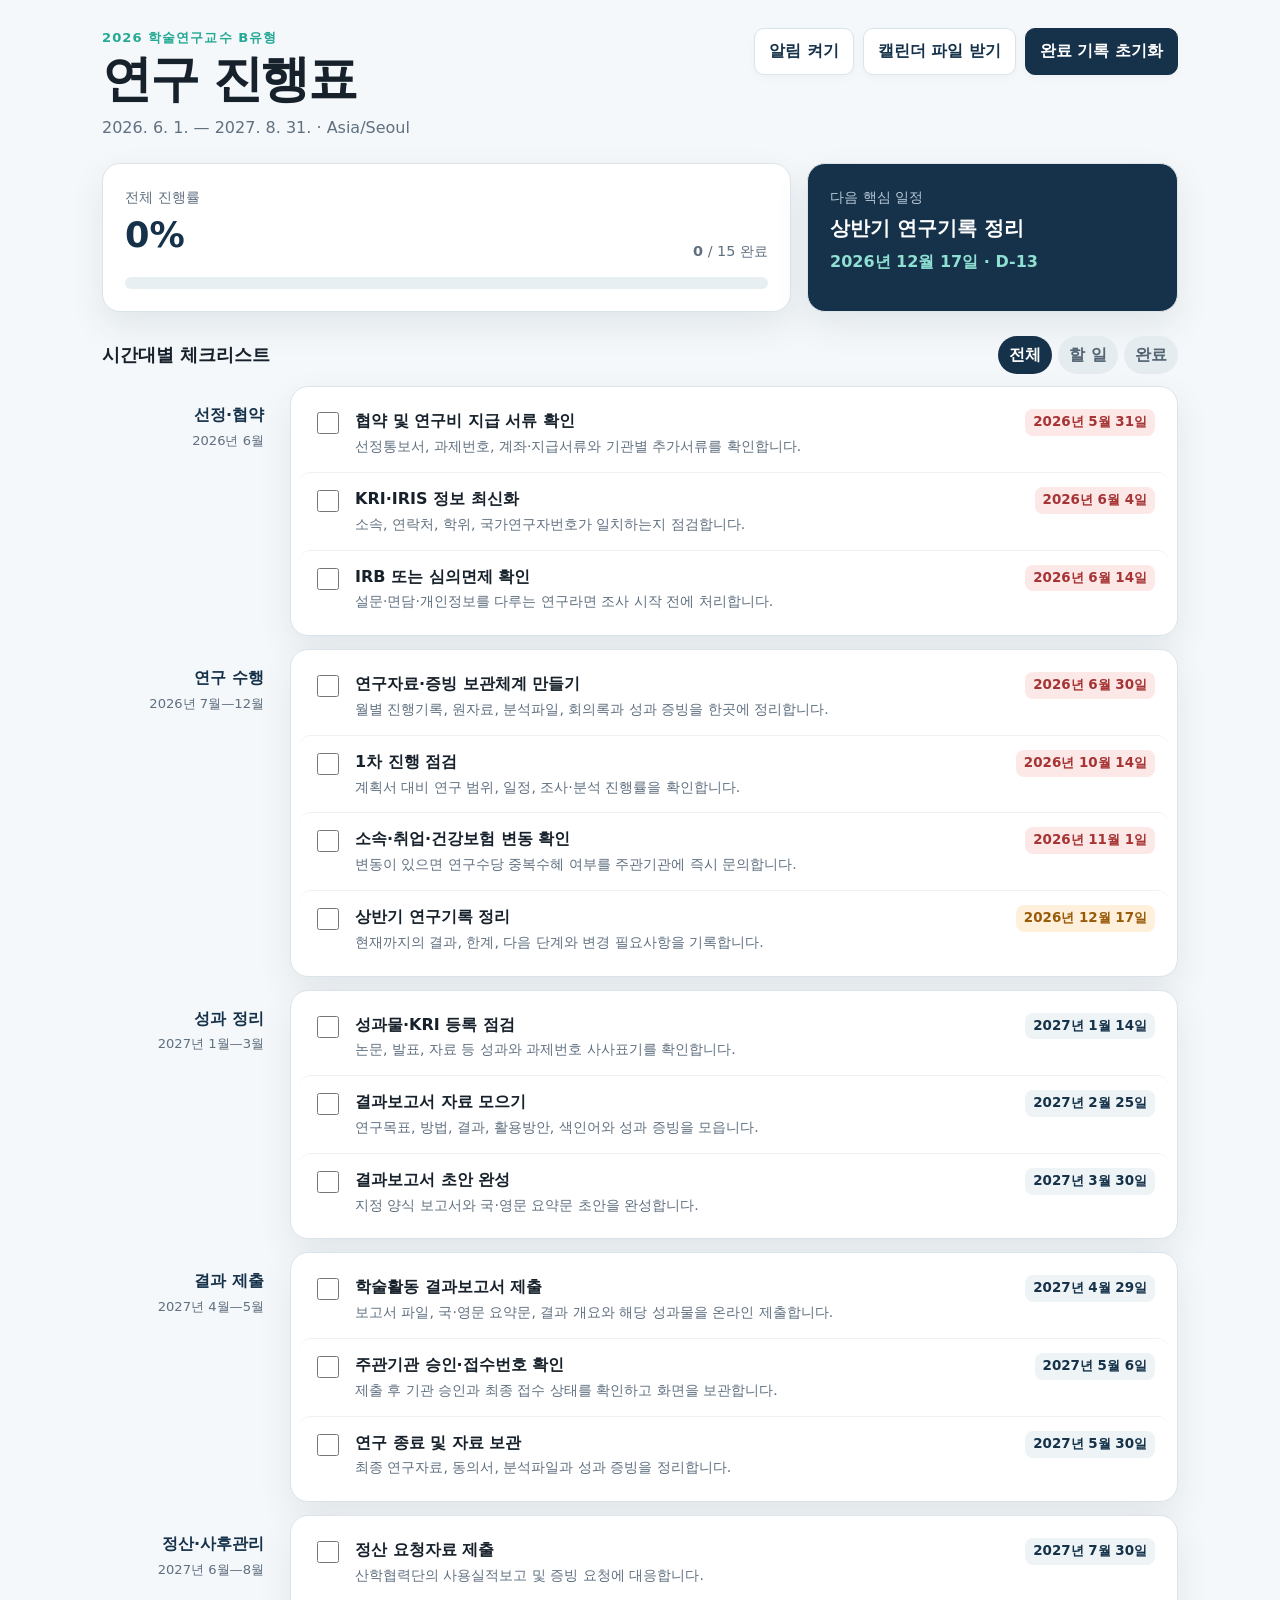
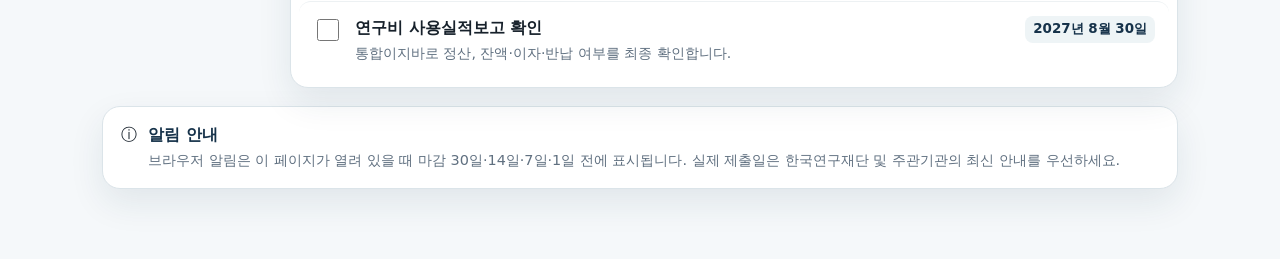
==== index.html @ 54b3fd02 "Add research checklist app" ====
<!doctype html>
<html lang="ko">
<head>
  <meta charset="utf-8">
  <meta name="viewport" content="width=device-width,initial-scale=1">
  <title>학술연구교수 B 연구 진행표</title>
  <meta name="description" content="2026년 학술연구교수 B유형 연구 일정과 제출물 체크리스트">
  <link rel="icon" type="image/svg+xml" href="data:image/svg+xml,%3Csvg xmlns='http://www.w3.org/2000/svg' viewBox='0 0 64 64'%3E%3Crect width='64' height='64' rx='16' fill='%231b3a57'/%3E%3Cpath d='M18 19h28v30H18z' fill='%23fff'/%3E%3Cpath d='m23 33 6 6 13-15' fill='none' stroke='%232db9a3' stroke-width='5' stroke-linecap='round' stroke-linejoin='round'/%3E%3C/svg%3E">
  <style>
    :root{--navy:#16324a;--ink:#17212b;--muted:#607080;--paper:#f5f8fa;--white:#fff;--mint:#25a995;--mint2:#dff5ef;--amber:#eea43b;--red:#d85858;--line:#dbe4e9;--shadow:0 14px 35px rgba(20,50,75,.09)}
    *{box-sizing:border-box} body{margin:0;background:var(--paper);color:var(--ink);font-family:Pretendard,"Noto Sans KR",system-ui,sans-serif;font-size:16px;line-height:1.55}
    button{font:inherit} .wrap{max-width:1120px;margin:auto;padding:28px 22px 70px}.top{display:flex;justify-content:space-between;align-items:flex-start;gap:20px;margin-bottom:22px}.eyebrow{font-size:.82rem;font-weight:800;color:var(--mint);letter-spacing:.08em}h1{font-size:clamp(1.8rem,4vw,3.1rem);line-height:1.12;margin:.25rem 0 .5rem;letter-spacing:-.045em}.sub{color:var(--muted);margin:0}.controls{display:flex;flex-wrap:wrap;gap:9px;justify-content:flex-end}.btn{border:1px solid var(--line);background:var(--white);color:var(--navy);padding:10px 14px;border-radius:10px;font-weight:750;cursor:pointer;box-shadow:0 3px 8px rgba(0,0,0,.03)}.btn.primary{background:var(--navy);color:#fff;border-color:var(--navy)}.btn:hover{transform:translateY(-1px)}
    .dashboard{display:grid;grid-template-columns:1.3fr .7fr;gap:16px;margin-bottom:18px}.card{background:var(--white);border:1px solid var(--line);border-radius:18px;box-shadow:var(--shadow)}.status{padding:22px}.status-row{display:flex;justify-content:space-between;align-items:flex-end;gap:16px}.label{color:var(--muted);font-size:.9rem}.big{font-size:2.2rem;font-weight:850;color:var(--navy)}.bar{height:12px;background:#e8eff2;border-radius:99px;overflow:hidden;margin-top:14px}.bar>i{display:block;height:100%;background:linear-gradient(90deg,var(--mint),#53c9b8);width:0;transition:.3s}.next{padding:22px;background:var(--navy);color:#fff}.next .label{color:#b8c8d6}.next strong{display:block;font-size:1.22rem;margin:6px 0}.next time{color:#8fe0d2;font-weight:750}
    .toolbar{display:flex;justify-content:space-between;align-items:center;gap:12px;margin:24px 0 12px}.toolbar h2{font-size:1.15rem;margin:0}.filters{display:flex;gap:6px;flex-wrap:wrap}.filter{border:0;background:#e5ecef;color:#536473;padding:7px 11px;border-radius:999px;font-weight:700;cursor:pointer}.filter.active{background:var(--navy);color:#fff}
    .timeline{position:relative}.phase{display:grid;grid-template-columns:170px 1fr;gap:18px;margin-bottom:13px}.phase-meta{padding:17px 8px 0 0;text-align:right}.phase-meta h3{font-size:1rem;margin:0;color:var(--navy)}.phase-meta span{font-size:.82rem;color:var(--muted)}.items{padding:8px}.item{display:grid;grid-template-columns:auto 1fr auto;gap:13px;align-items:start;padding:14px;border-radius:12px}.item:hover{background:#f7fafb}.item+.item{border-top:1px solid #edf1f3}.check{width:22px;height:22px;accent-color:var(--mint);margin-top:3px}.item-title{font-weight:780}.item-desc{font-size:.88rem;color:var(--muted);margin-top:2px}.due{font-size:.84rem;font-weight:750;color:var(--navy);white-space:nowrap;padding:3px 8px;border-radius:8px;background:#eef4f6}.due.urgent{background:#fff0dc;color:#995b09}.due.overdue{background:#fde8e8;color:#a63434}.item.done .item-title{text-decoration:line-through;color:#84919b}.item.done .item-desc{opacity:.65}.empty{padding:40px;text-align:center;color:var(--muted);display:none}
    .notice{margin-top:18px;padding:16px 18px;display:flex;gap:11px;align-items:flex-start}.notice b{color:var(--navy)}.notice p{margin:2px 0 0;color:var(--muted);font-size:.9rem}
    @media(max-width:760px){.top{display:block}.controls{justify-content:flex-start;margin-top:16px}.dashboard{grid-template-columns:1fr}.phase{grid-template-columns:1fr}.phase-meta{text-align:left;padding:18px 12px 0}.item{grid-template-columns:auto 1fr}.due{grid-column:2;justify-self:start}.wrap{padding:20px 14px 50px}}
  </style>
</head>
<body><main class="wrap">
  <header class="top"><div><div class="eyebrow">2026 학술연구교수 B유형</div><h1>연구 진행표</h1><p class="sub">2026. 6. 1. — 2027. 8. 31. · Asia/Seoul</p></div><div class="controls"><button class="btn" id="notify">알림 켜기</button><button class="btn" id="ics">캘린더 파일 받기</button><button class="btn primary" id="reset">완료 기록 초기화</button></div></header>
  <section class="dashboard"><div class="card status"><div class="status-row"><div><div class="label">전체 진행률</div><div class="big"><span id="pct">0</span>%</div></div><div class="label"><b id="done">0</b> / <span id="total">0</span> 완료</div></div><div class="bar"><i id="fill"></i></div></div><div class="card next"><div class="label">다음 핵심 일정</div><strong id="nextTitle">일정 확인 중</strong><time id="nextDate"></time></div></section>
  <div class="toolbar"><h2>시간대별 체크리스트</h2><div class="filters"><button class="filter active" data-filter="all">전체</button><button class="filter" data-filter="pending">할 일</button><button class="filter" data-filter="done">완료</button></div></div>
  <section class="timeline" id="timeline"></section><div class="card empty" id="empty">해당하는 항목이 없습니다.</div>
  <aside class="card notice"><span>ⓘ</span><div><b>알림 안내</b><p>브라우저 알림은 이 페이지가 열려 있을 때 마감 30일·14일·7일·1일 전에 표시됩니다. 실제 제출일은 한국연구재단 및 주관기관의 최신 안내를 우선하세요.</p></div></aside>
</main>
<script>
const phases=[
 {title:'선정·협약',range:'2026년 6월',items:[
  {id:'a1',title:'협약 및 연구비 지급 서류 확인',desc:'선정통보서, 과제번호, 계좌·지급서류와 기관별 추가서류를 확인합니다.',date:'2026-06-01'},
  {id:'a2',title:'KRI·IRIS 정보 최신화',desc:'소속, 연락처, 학위, 국가연구자번호가 일치하는지 점검합니다.',date:'2026-06-05'},
  {id:'a3',title:'IRB 또는 심의면제 확인',desc:'설문·면담·개인정보를 다루는 연구라면 조사 시작 전에 처리합니다.',date:'2026-06-15'}]},
 {title:'연구 수행',range:'2026년 7월—12월',items:[
  {id:'b1',title:'연구자료·증빙 보관체계 만들기',desc:'월별 진행기록, 원자료, 분석파일, 회의록과 성과 증빙을 한곳에 정리합니다.',date:'2026-07-01'},
  {id:'b2',title:'1차 진행 점검',desc:'계획서 대비 연구 범위, 일정, 조사·분석 진행률을 확인합니다.',date:'2026-10-15',key:true},
  {id:'b3',title:'소속·취업·건강보험 변동 확인',desc:'변동이 있으면 연구수당 중복수혜 여부를 주관기관에 즉시 문의합니다.',date:'2026-11-02'},
  {id:'b4',title:'상반기 연구기록 정리',desc:'현재까지의 결과, 한계, 다음 단계와 변경 필요사항을 기록합니다.',date:'2026-12-18'}]},
 {title:'성과 정리',range:'2027년 1월—3월',items:[
  {id:'c1',title:'성과물·KRI 등록 점검',desc:'논문, 발표, 자료 등 성과와 과제번호 사사표기를 확인합니다.',date:'2027-01-15',key:true},
  {id:'c2',title:'결과보고서 자료 모으기',desc:'연구목표, 방법, 결과, 활용방안, 색인어와 성과 증빙을 모읍니다.',date:'2027-02-26'},
  {id:'c3',title:'결과보고서 초안 완성',desc:'지정 양식 보고서와 국·영문 요약문 초안을 완성합니다.',date:'2027-03-31',key:true}]},
 {title:'결과 제출',range:'2027년 4월—5월',items:[
  {id:'d1',title:'학술활동 결과보고서 제출',desc:'보고서 파일, 국·영문 요약문, 결과 개요와 해당 성과물을 온라인 제출합니다.',date:'2027-04-30',key:true},
  {id:'d2',title:'주관기관 승인·접수번호 확인',desc:'제출 후 기관 승인과 최종 접수 상태를 확인하고 화면을 보관합니다.',date:'2027-05-07'},
  {id:'d3',title:'연구 종료 및 자료 보관',desc:'최종 연구자료, 동의서, 분석파일과 성과 증빙을 정리합니다.',date:'2027-05-31',key:true}]},
 {title:'정산·사후관리',range:'2027년 6월—8월',items:[
  {id:'e1',title:'정산 요청자료 제출',desc:'산학협력단의 사용실적보고 및 증빙 요청에 대응합니다.',date:'2027-07-31'},
  {id:'e2',title:'연구비 사용실적보고 확인',desc:'통합이지바로 정산, 잔액·이자·반납 여부를 최종 확인합니다.',date:'2027-08-31',key:true}]}
];
const flat=phases.flatMap(p=>p.items), storeKey='nrf-b-2026-checks'; let state=JSON.parse(localStorage.getItem(storeKey)||'{}'), filter='all';
const fmt=d=>new Intl.DateTimeFormat('ko-KR',{year:'numeric',month:'short',day:'numeric'}).format(new Date(d+'T00:00:00+09:00'));
function dayDiff(d){return Math.ceil((new Date(d+'T23:59:59+09:00')-new Date())/86400000)}
function render(){const root=document.querySelector('#timeline');root.innerHTML='';let shown=0;phases.forEach(p=>{const its=p.items.filter(i=>filter==='all'||(filter==='done'&&state[i.id])||(filter==='pending'&&!state[i.id]));if(!its.length)return;shown+=its.length;const s=document.createElement('article');s.className='phase';s.innerHTML=`<div class="phase-meta"><h3>${p.title}</h3><span>${p.range}</span></div><div class="card items">${its.map(i=>{const dd=dayDiff(i.date);const cls=dd<0?'overdue':dd<=30?'urgent':'';return `<label class="item ${state[i.id]?'done':''}"><input class="check" type="checkbox" data-id="${i.id}" ${state[i.id]?'checked':''}><span><div class="item-title">${i.title}</div><div class="item-desc">${i.desc}</div></span><time class="due ${cls}">${fmt(i.date)}</time></label>`}).join('')}</div>`;root.appendChild(s)});document.querySelector('#empty').style.display=shown?'none':'block';root.querySelectorAll('.check').forEach(c=>c.onchange=()=>{state[c.dataset.id]=c.checked;localStorage.setItem(storeKey,JSON.stringify(state));render()});const done=flat.filter(i=>state[i.id]).length,pct=Math.round(done/flat.length*100);document.querySelector('#done').textContent=done;document.querySelector('#total').textContent=flat.length;document.querySelector('#pct').textContent=pct;document.querySelector('#fill').style.width=pct+'%';const next=flat.filter(i=>!state[i.id]&&dayDiff(i.date)>=0).sort((a,b)=>a.date.localeCompare(b.date))[0];document.querySelector('#nextTitle').textContent=next?next.title:'예정된 할 일을 모두 마쳤습니다';document.querySelector('#nextDate').textContent=next?`${fmt(next.date)} · D-${dayDiff(next.date)}`:'';
document.querySelectorAll('.filter').forEach(b=>b.classList.toggle('active',b.dataset.filter===filter));}
document.querySelectorAll('.filter').forEach(b=>b.onclick=()=>{filter=b.dataset.filter;render()});
document.querySelector('#reset').onclick=()=>{if(confirm('완료 기록을 모두 초기화할까요?')){state={};localStorage.removeItem(storeKey);render()}};
document.querySelector('#notify').onclick=async()=>{if(!('Notification'in window))return alert('이 브라우저는 알림을 지원하지 않습니다.');const p=await Notification.requestPermission();if(p==='granted'){new Notification('연구 진행표 알림이 켜졌습니다',{body:'마감이 가까워지면 이 페이지를 열었을 때 알려드릴게요.'});localStorage.setItem('nrf-notify','1')}else alert('브라우저에서 알림이 허용되지 않았습니다.')};
function checkAlerts(){if(Notification.permission!=='granted'||localStorage.getItem('nrf-notify')!=='1')return;const today=new Date().toISOString().slice(0,10);flat.forEach(i=>{const d=dayDiff(i.date),k=`alert-${i.id}-${d}`;if([30,14,7,1,0].includes(d)&&!localStorage.getItem(k)&&!state[i.id]){new Notification(`연구 일정 D-${d}: ${i.title}`,{body:`마감 ${fmt(i.date)} · 진행표에서 준비 상태를 확인하세요.`});localStorage.setItem(k,today)}})}
function esc(s){return s.replace(/,/g,'\\,').replace(/;/g,'\\;')};function icsDate(d){return d.replaceAll('-','')};
document.querySelector('#ics').onclick=()=>{const events=flat.filter(i=>i.key).map(i=>`BEGIN:VEVENT\r\nUID:${i.id}@nrf-checklist\r\nDTSTART;VALUE=DATE:${icsDate(i.date)}\r\nDTEND;VALUE=DATE:${icsDate(new Date(new Date(i.date+'T00:00:00+09:00').getTime()+86400000).toISOString().slice(0,10))}\r\nSUMMARY:${esc('[학술연구교수 B] '+i.title)}\r\nDESCRIPTION:${esc(i.desc)}\r\nBEGIN:VALARM\r\nTRIGGER:-P7D\r\nACTION:DISPLAY\r\nDESCRIPTION:일주일 전 알림\r\nEND:VALARM\r\nEND:VEVENT`).join('\r\n');const blob=new Blob([`BEGIN:VCALENDAR\r\nVERSION:2.0\r\nPRODID:-//NRF Checklist//KO\r\nCALSCALE:GREGORIAN\r\n${events}\r\nEND:VCALENDAR`],{type:'text/calendar'});const a=document.createElement('a');a.href=URL.createObjectURL(blob);a.download='학술연구교수B_핵심일정.ics';a.click();URL.revokeObjectURL(a.href)};
render();checkAlerts();
</script></body></html>
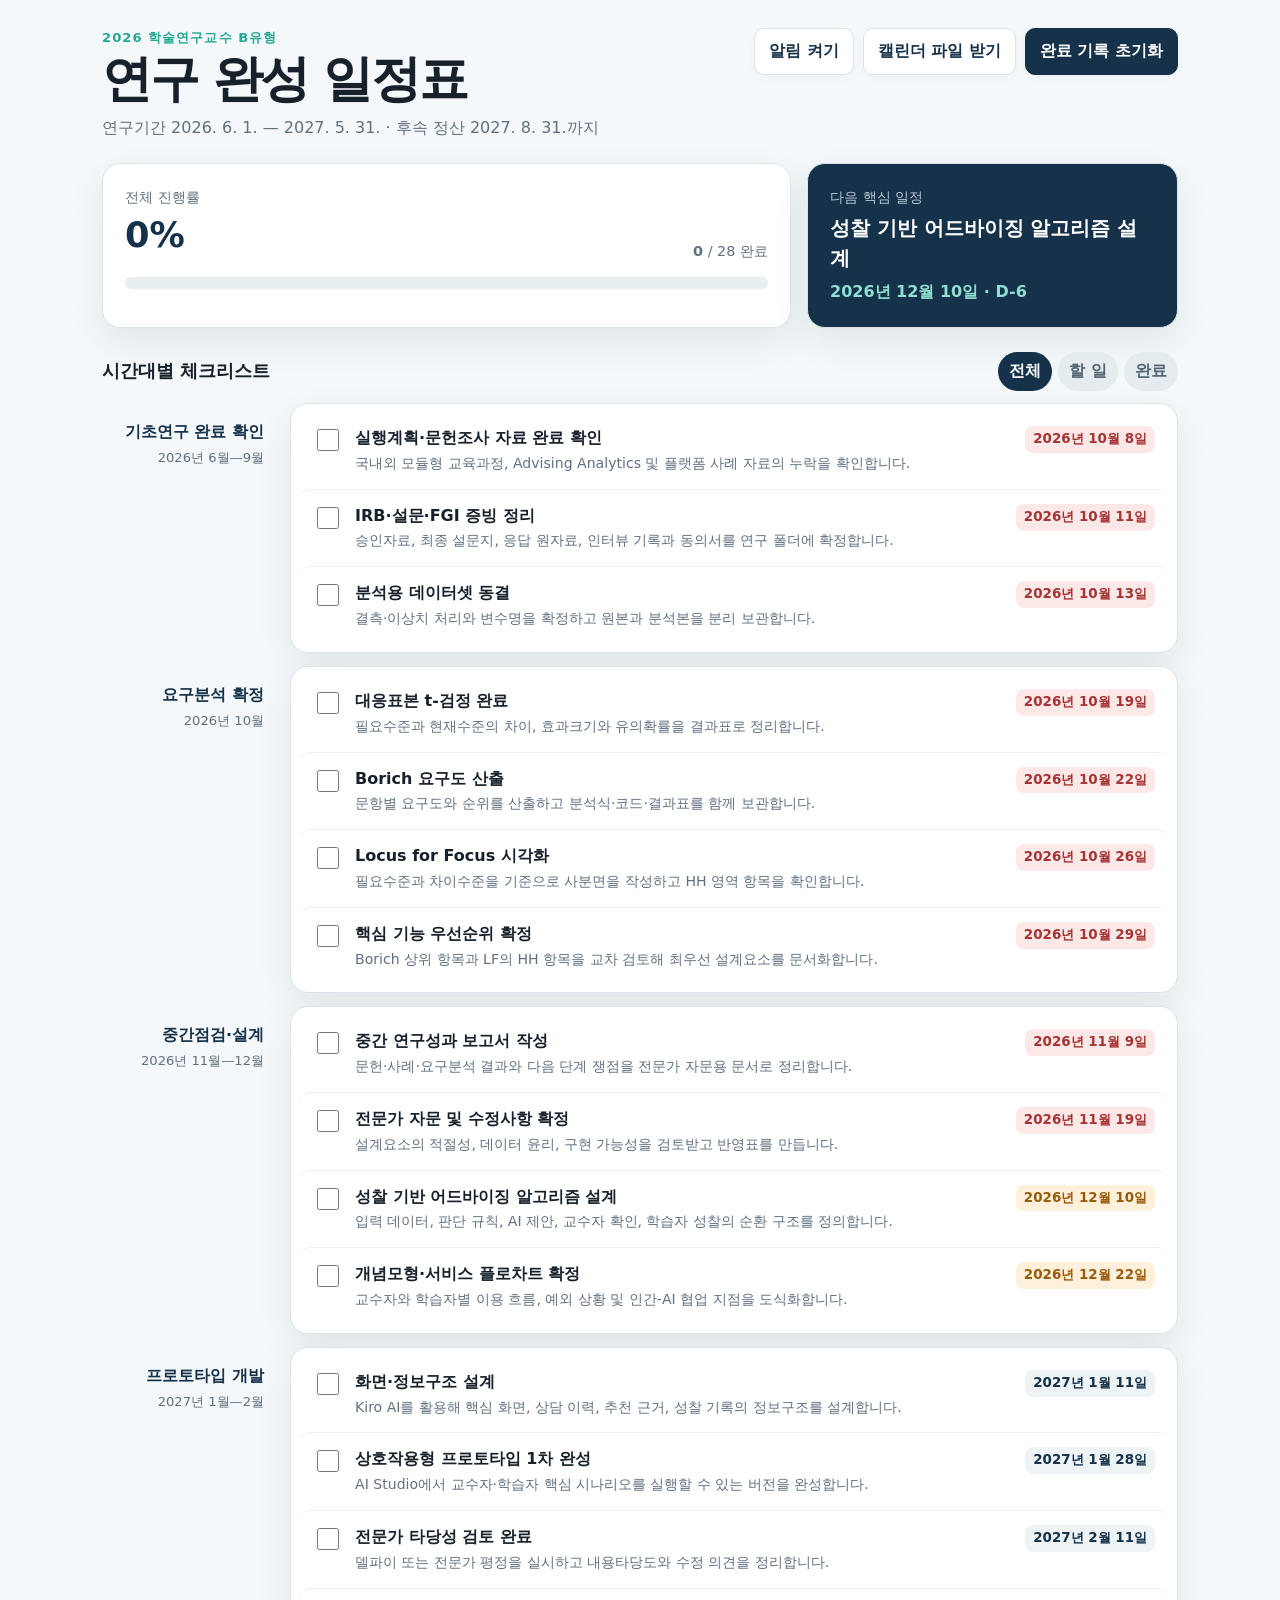
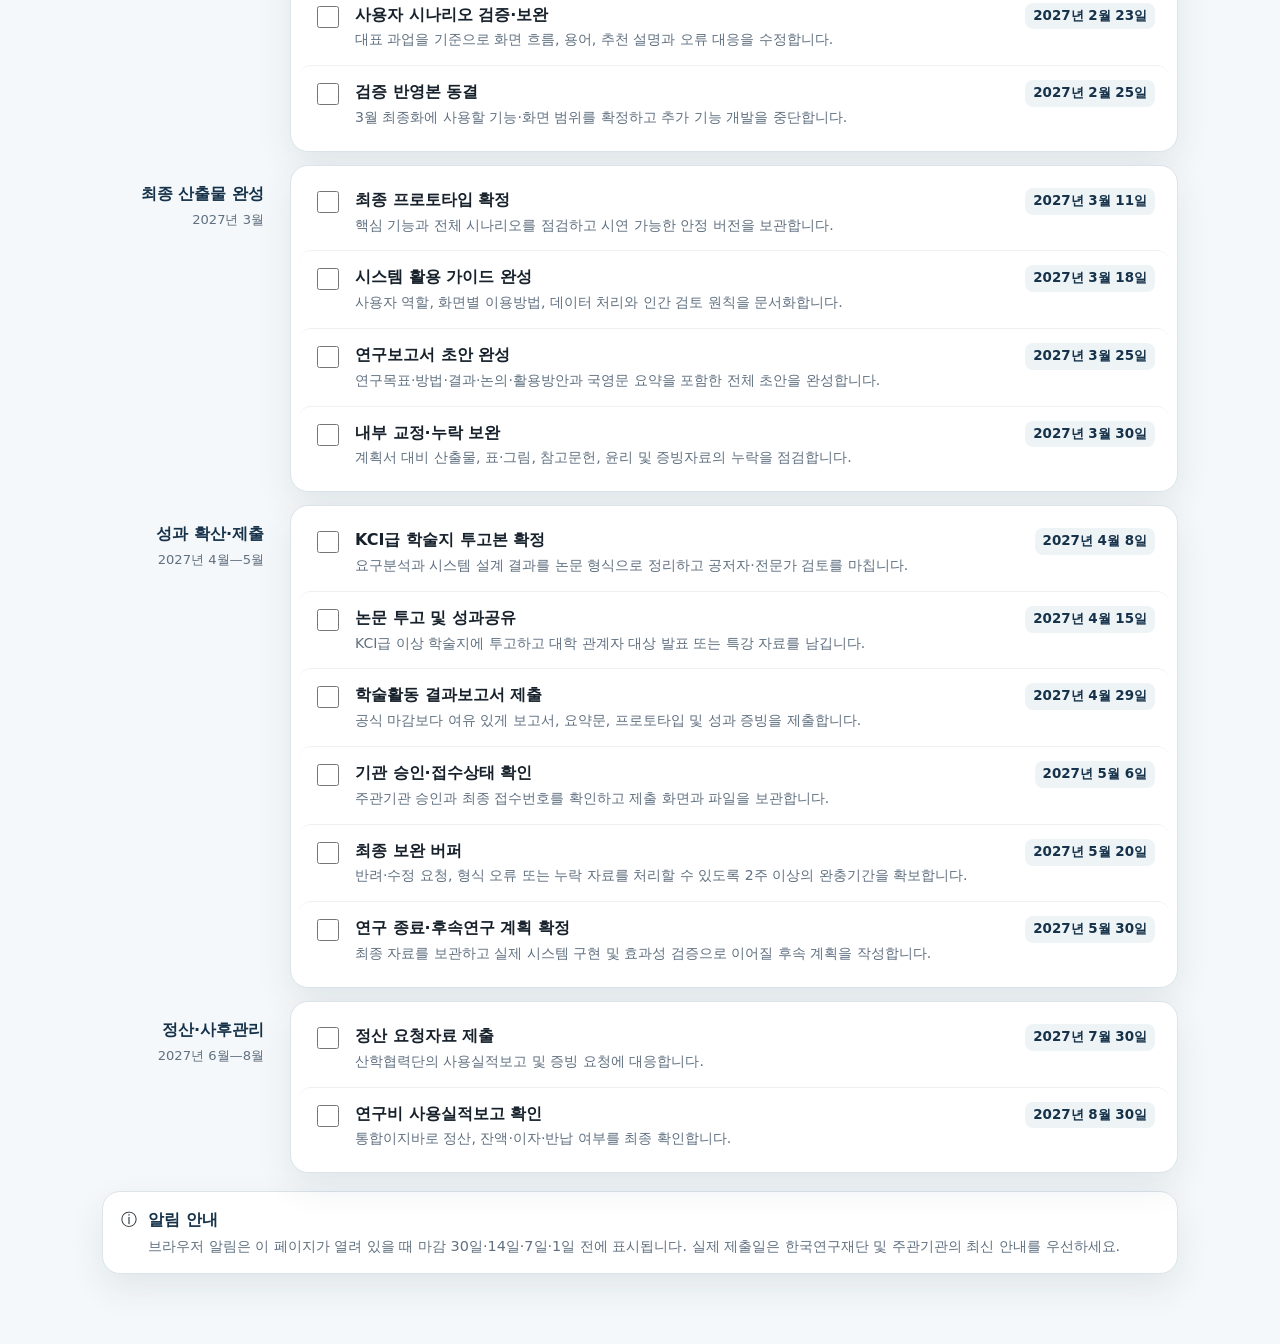
==== commit 91609d9d: "Update research completion schedule" ====
--- a/index.html
+++ b/index.html
@@ -4,7 +4,7 @@
   <meta charset="utf-8">
   <meta name="viewport" content="width=device-width,initial-scale=1">
   <title>학술연구교수 B 연구 진행표</title>
-  <meta name="description" content="2026년 학술연구교수 B유형 연구 일정과 제출물 체크리스트">
+  <meta name="description" content="AI 기반 지능형 어드바이징 시스템 연구를 일정 안에 완성하기 위한 월별 실행 체크리스트">
   <link rel="icon" type="image/svg+xml" href="data:image/svg+xml,%3Csvg xmlns='http://www.w3.org/2000/svg' viewBox='0 0 64 64'%3E%3Crect width='64' height='64' rx='16' fill='%231b3a57'/%3E%3Cpath d='M18 19h28v30H18z' fill='%23fff'/%3E%3Cpath d='m23 33 6 6 13-15' fill='none' stroke='%232db9a3' stroke-width='5' stroke-linecap='round' stroke-linejoin='round'/%3E%3C/svg%3E">
   <style>
     :root{--navy:#16324a;--ink:#17212b;--muted:#607080;--paper:#f5f8fa;--white:#fff;--mint:#25a995;--mint2:#dff5ef;--amber:#eea43b;--red:#d85858;--line:#dbe4e9;--shadow:0 14px 35px rgba(20,50,75,.09)}
@@ -18,7 +18,7 @@
   </style>
 </head>
 <body><main class="wrap">
-  <header class="top"><div><div class="eyebrow">2026 학술연구교수 B유형</div><h1>연구 진행표</h1><p class="sub">2026. 6. 1. — 2027. 8. 31. · Asia/Seoul</p></div><div class="controls"><button class="btn" id="notify">알림 켜기</button><button class="btn" id="ics">캘린더 파일 받기</button><button class="btn primary" id="reset">완료 기록 초기화</button></div></header>
+  <header class="top"><div><div class="eyebrow">2026 학술연구교수 B유형</div><h1>연구 완성 일정표</h1><p class="sub">연구기간 2026. 6. 1. — 2027. 5. 31. · 후속 정산 2027. 8. 31.까지</p></div><div class="controls"><button class="btn" id="notify">알림 켜기</button><button class="btn" id="ics">캘린더 파일 받기</button><button class="btn primary" id="reset">완료 기록 초기화</button></div></header>
   <section class="dashboard"><div class="card status"><div class="status-row"><div><div class="label">전체 진행률</div><div class="big"><span id="pct">0</span>%</div></div><div class="label"><b id="done">0</b> / <span id="total">0</span> 완료</div></div><div class="bar"><i id="fill"></i></div></div><div class="card next"><div class="label">다음 핵심 일정</div><strong id="nextTitle">일정 확인 중</strong><time id="nextDate"></time></div></section>
   <div class="toolbar"><h2>시간대별 체크리스트</h2><div class="filters"><button class="filter active" data-filter="all">전체</button><button class="filter" data-filter="pending">할 일</button><button class="filter" data-filter="done">완료</button></div></div>
   <section class="timeline" id="timeline"></section><div class="card empty" id="empty">해당하는 항목이 없습니다.</div>
@@ -26,26 +26,41 @@
 </main>
 <script>
 const phases=[
- {title:'선정·협약',range:'2026년 6월',items:[
-  {id:'a1',title:'협약 및 연구비 지급 서류 확인',desc:'선정통보서, 과제번호, 계좌·지급서류와 기관별 추가서류를 확인합니다.',date:'2026-06-01'},
-  {id:'a2',title:'KRI·IRIS 정보 최신화',desc:'소속, 연락처, 학위, 국가연구자번호가 일치하는지 점검합니다.',date:'2026-06-05'},
-  {id:'a3',title:'IRB 또는 심의면제 확인',desc:'설문·면담·개인정보를 다루는 연구라면 조사 시작 전에 처리합니다.',date:'2026-06-15'}]},
- {title:'연구 수행',range:'2026년 7월—12월',items:[
-  {id:'b1',title:'연구자료·증빙 보관체계 만들기',desc:'월별 진행기록, 원자료, 분석파일, 회의록과 성과 증빙을 한곳에 정리합니다.',date:'2026-07-01'},
-  {id:'b2',title:'1차 진행 점검',desc:'계획서 대비 연구 범위, 일정, 조사·분석 진행률을 확인합니다.',date:'2026-10-15',key:true},
-  {id:'b3',title:'소속·취업·건강보험 변동 확인',desc:'변동이 있으면 연구수당 중복수혜 여부를 주관기관에 즉시 문의합니다.',date:'2026-11-02'},
-  {id:'b4',title:'상반기 연구기록 정리',desc:'현재까지의 결과, 한계, 다음 단계와 변경 필요사항을 기록합니다.',date:'2026-12-18'}]},
- {title:'성과 정리',range:'2027년 1월—3월',items:[
-  {id:'c1',title:'성과물·KRI 등록 점검',desc:'논문, 발표, 자료 등 성과와 과제번호 사사표기를 확인합니다.',date:'2027-01-15',key:true},
-  {id:'c2',title:'결과보고서 자료 모으기',desc:'연구목표, 방법, 결과, 활용방안, 색인어와 성과 증빙을 모읍니다.',date:'2027-02-26'},
-  {id:'c3',title:'결과보고서 초안 완성',desc:'지정 양식 보고서와 국·영문 요약문 초안을 완성합니다.',date:'2027-03-31',key:true}]},
- {title:'결과 제출',range:'2027년 4월—5월',items:[
-  {id:'d1',title:'학술활동 결과보고서 제출',desc:'보고서 파일, 국·영문 요약문, 결과 개요와 해당 성과물을 온라인 제출합니다.',date:'2027-04-30',key:true},
-  {id:'d2',title:'주관기관 승인·접수번호 확인',desc:'제출 후 기관 승인과 최종 접수 상태를 확인하고 화면을 보관합니다.',date:'2027-05-07'},
-  {id:'d3',title:'연구 종료 및 자료 보관',desc:'최종 연구자료, 동의서, 분석파일과 성과 증빙을 정리합니다.',date:'2027-05-31',key:true}]},
+ {title:'기초연구 완료 확인',range:'2026년 6월—9월',items:[
+  {id:'a1',title:'실행계획·문헌조사 자료 완료 확인',desc:'국내외 모듈형 교육과정, Advising Analytics 및 플랫폼 사례 자료의 누락을 확인합니다.',date:'2026-10-09'},
+  {id:'a2',title:'IRB·설문·FGI 증빙 정리',desc:'승인자료, 최종 설문지, 응답 원자료, 인터뷰 기록과 동의서를 연구 폴더에 확정합니다.',date:'2026-10-12'},
+  {id:'a3',title:'분석용 데이터셋 동결',desc:'결측·이상치 처리와 변수명을 확정하고 원본과 분석본을 분리 보관합니다.',date:'2026-10-14',key:true}]},
+ {title:'요구분석 확정',range:'2026년 10월',items:[
+  {id:'b1',title:'대응표본 t-검정 완료',desc:'필요수준과 현재수준의 차이, 효과크기와 유의확률을 결과표로 정리합니다.',date:'2026-10-20'},
+  {id:'b2',title:'Borich 요구도 산출',desc:'문항별 요구도와 순위를 산출하고 분석식·코드·결과표를 함께 보관합니다.',date:'2026-10-23'},
+  {id:'b3',title:'Locus for Focus 시각화',desc:'필요수준과 차이수준을 기준으로 사분면을 작성하고 HH 영역 항목을 확인합니다.',date:'2026-10-27'},
+  {id:'b4',title:'핵심 기능 우선순위 확정',desc:'Borich 상위 항목과 LF의 HH 항목을 교차 검토해 최우선 설계요소를 문서화합니다.',date:'2026-10-30',key:true}]},
+ {title:'중간점검·설계',range:'2026년 11월—12월',items:[
+  {id:'c1',title:'중간 연구성과 보고서 작성',desc:'문헌·사례·요구분석 결과와 다음 단계 쟁점을 전문가 자문용 문서로 정리합니다.',date:'2026-11-10'},
+  {id:'c2',title:'전문가 자문 및 수정사항 확정',desc:'설계요소의 적절성, 데이터 윤리, 구현 가능성을 검토받고 반영표를 만듭니다.',date:'2026-11-20',key:true},
+  {id:'c3',title:'성찰 기반 어드바이징 알고리즘 설계',desc:'입력 데이터, 판단 규칙, AI 제안, 교수자 확인, 학습자 성찰의 순환 구조를 정의합니다.',date:'2026-12-11'},
+  {id:'c4',title:'개념모형·서비스 플로차트 확정',desc:'교수자와 학습자별 이용 흐름, 예외 상황 및 인간-AI 협업 지점을 도식화합니다.',date:'2026-12-23',key:true}]},
+ {title:'프로토타입 개발',range:'2027년 1월—2월',items:[
+  {id:'d1',title:'화면·정보구조 설계',desc:'Kiro AI를 활용해 핵심 화면, 상담 이력, 추천 근거, 성찰 기록의 정보구조를 설계합니다.',date:'2027-01-12'},
+  {id:'d2',title:'상호작용형 프로토타입 1차 완성',desc:'AI Studio에서 교수자·학습자 핵심 시나리오를 실행할 수 있는 버전을 완성합니다.',date:'2027-01-29',key:true},
+  {id:'d3',title:'전문가 타당성 검토 완료',desc:'델파이 또는 전문가 평정을 실시하고 내용타당도와 수정 의견을 정리합니다.',date:'2027-02-12'},
+  {id:'d4',title:'사용자 시나리오 검증·보완',desc:'대표 과업을 기준으로 화면 흐름, 용어, 추천 설명과 오류 대응을 수정합니다.',date:'2027-02-24'},
+  {id:'d5',title:'검증 반영본 동결',desc:'3월 최종화에 사용할 기능·화면 범위를 확정하고 추가 기능 개발을 중단합니다.',date:'2027-02-26',key:true}]},
+ {title:'최종 산출물 완성',range:'2027년 3월',items:[
+  {id:'e1',title:'최종 프로토타입 확정',desc:'핵심 기능과 전체 시나리오를 점검하고 시연 가능한 안정 버전을 보관합니다.',date:'2027-03-12',key:true},
+  {id:'e2',title:'시스템 활용 가이드 완성',desc:'사용자 역할, 화면별 이용방법, 데이터 처리와 인간 검토 원칙을 문서화합니다.',date:'2027-03-19'},
+  {id:'e3',title:'연구보고서 초안 완성',desc:'연구목표·방법·결과·논의·활용방안과 국영문 요약을 포함한 전체 초안을 완성합니다.',date:'2027-03-26',key:true},
+  {id:'e4',title:'내부 교정·누락 보완',desc:'계획서 대비 산출물, 표·그림, 참고문헌, 윤리 및 증빙자료의 누락을 점검합니다.',date:'2027-03-31'}]},
+ {title:'성과 확산·제출',range:'2027년 4월—5월',items:[
+  {id:'f1',title:'KCI급 학술지 투고본 확정',desc:'요구분석과 시스템 설계 결과를 논문 형식으로 정리하고 공저자·전문가 검토를 마칩니다.',date:'2027-04-09'},
+  {id:'f2',title:'논문 투고 및 성과공유',desc:'KCI급 이상 학술지에 투고하고 대학 관계자 대상 발표 또는 특강 자료를 남깁니다.',date:'2027-04-16',key:true},
+  {id:'f3',title:'학술활동 결과보고서 제출',desc:'공식 마감보다 여유 있게 보고서, 요약문, 프로토타입 및 성과 증빙을 제출합니다.',date:'2027-04-30',key:true},
+  {id:'f4',title:'기관 승인·접수상태 확인',desc:'주관기관 승인과 최종 접수번호를 확인하고 제출 화면과 파일을 보관합니다.',date:'2027-05-07'},
+  {id:'f5',title:'최종 보완 버퍼',desc:'반려·수정 요청, 형식 오류 또는 누락 자료를 처리할 수 있도록 2주 이상의 완충기간을 확보합니다.',date:'2027-05-21'},
+  {id:'f6',title:'연구 종료·후속연구 계획 확정',desc:'최종 자료를 보관하고 실제 시스템 구현 및 효과성 검증으로 이어질 후속 계획을 작성합니다.',date:'2027-05-31',key:true}]},
  {title:'정산·사후관리',range:'2027년 6월—8월',items:[
-  {id:'e1',title:'정산 요청자료 제출',desc:'산학협력단의 사용실적보고 및 증빙 요청에 대응합니다.',date:'2027-07-31'},
-  {id:'e2',title:'연구비 사용실적보고 확인',desc:'통합이지바로 정산, 잔액·이자·반납 여부를 최종 확인합니다.',date:'2027-08-31',key:true}]}
+  {id:'g1',title:'정산 요청자료 제출',desc:'산학협력단의 사용실적보고 및 증빙 요청에 대응합니다.',date:'2027-07-31'},
+  {id:'g2',title:'연구비 사용실적보고 확인',desc:'통합이지바로 정산, 잔액·이자·반납 여부를 최종 확인합니다.',date:'2027-08-31',key:true}]}
 ];
 const flat=phases.flatMap(p=>p.items), storeKey='nrf-b-2026-checks'; let state=JSON.parse(localStorage.getItem(storeKey)||'{}'), filter='all';
 const fmt=d=>new Intl.DateTimeFormat('ko-KR',{year:'numeric',month:'short',day:'numeric'}).format(new Date(d+'T00:00:00+09:00'));
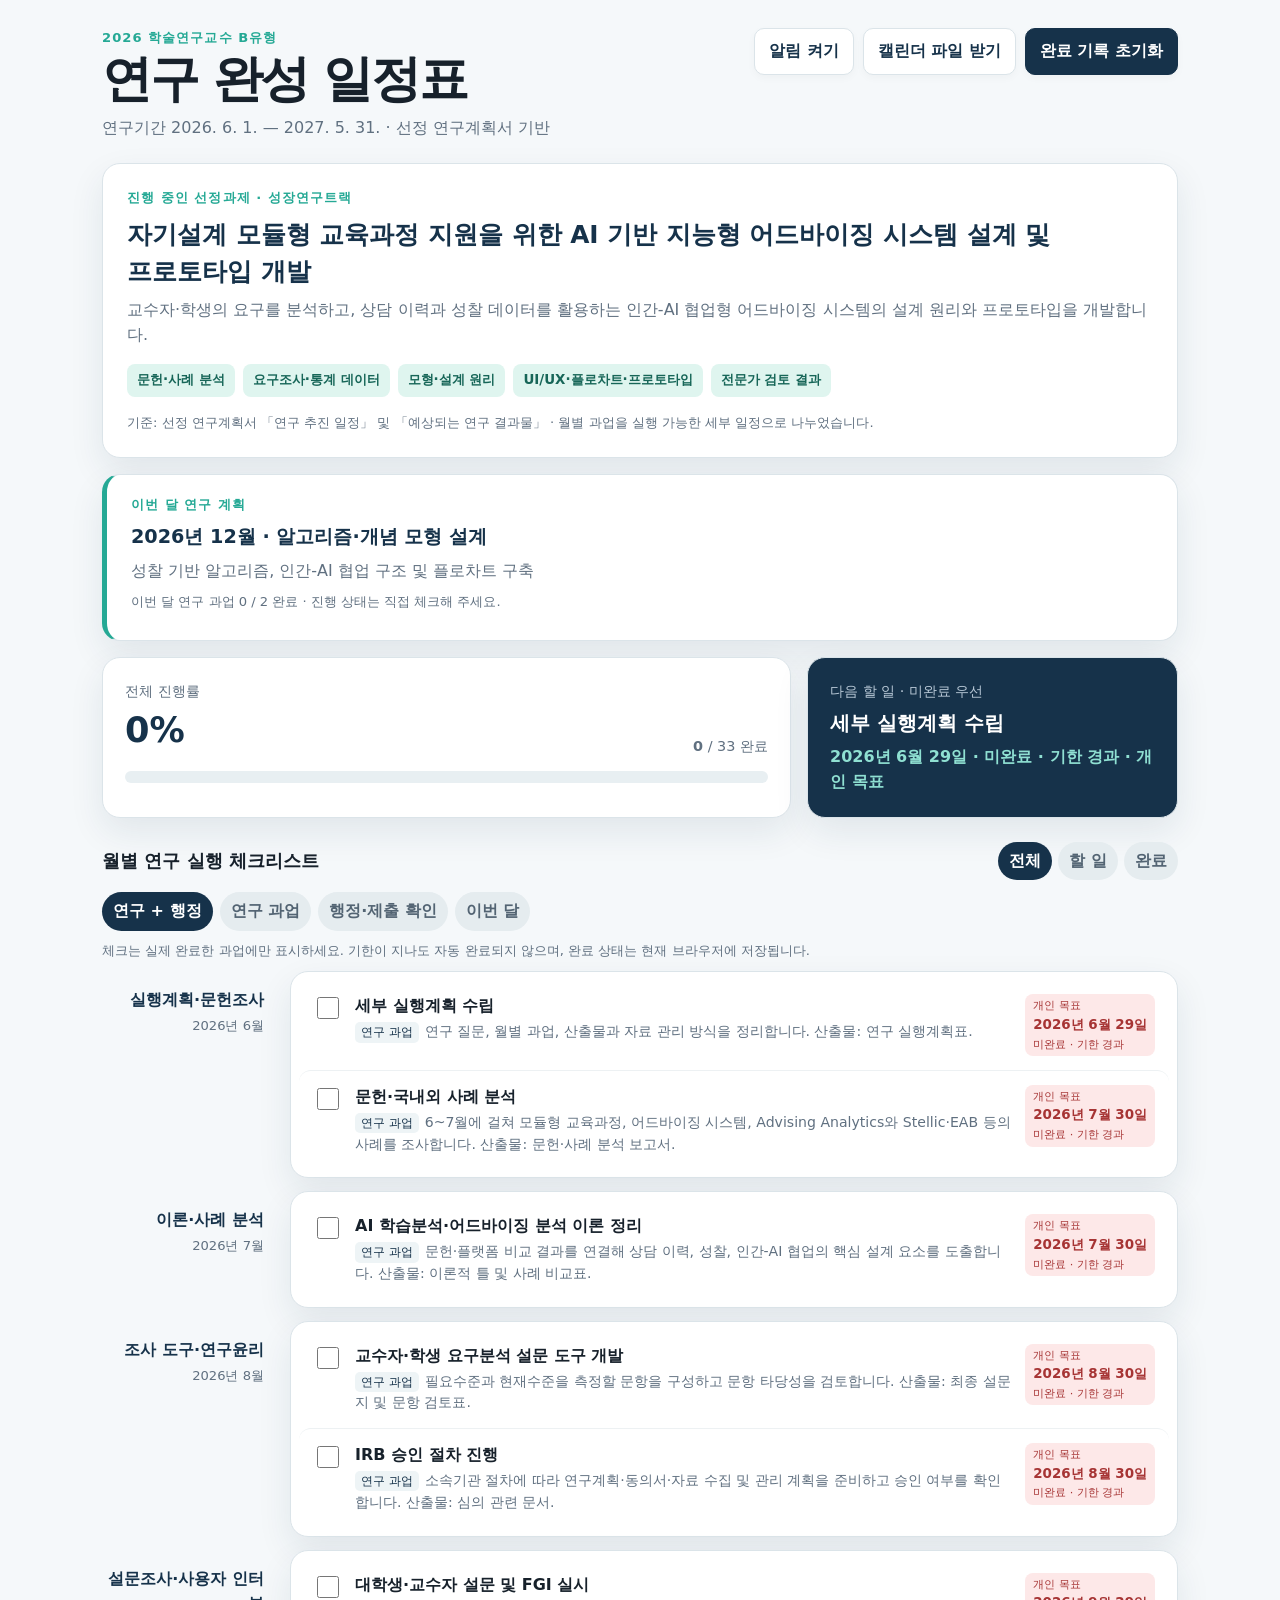
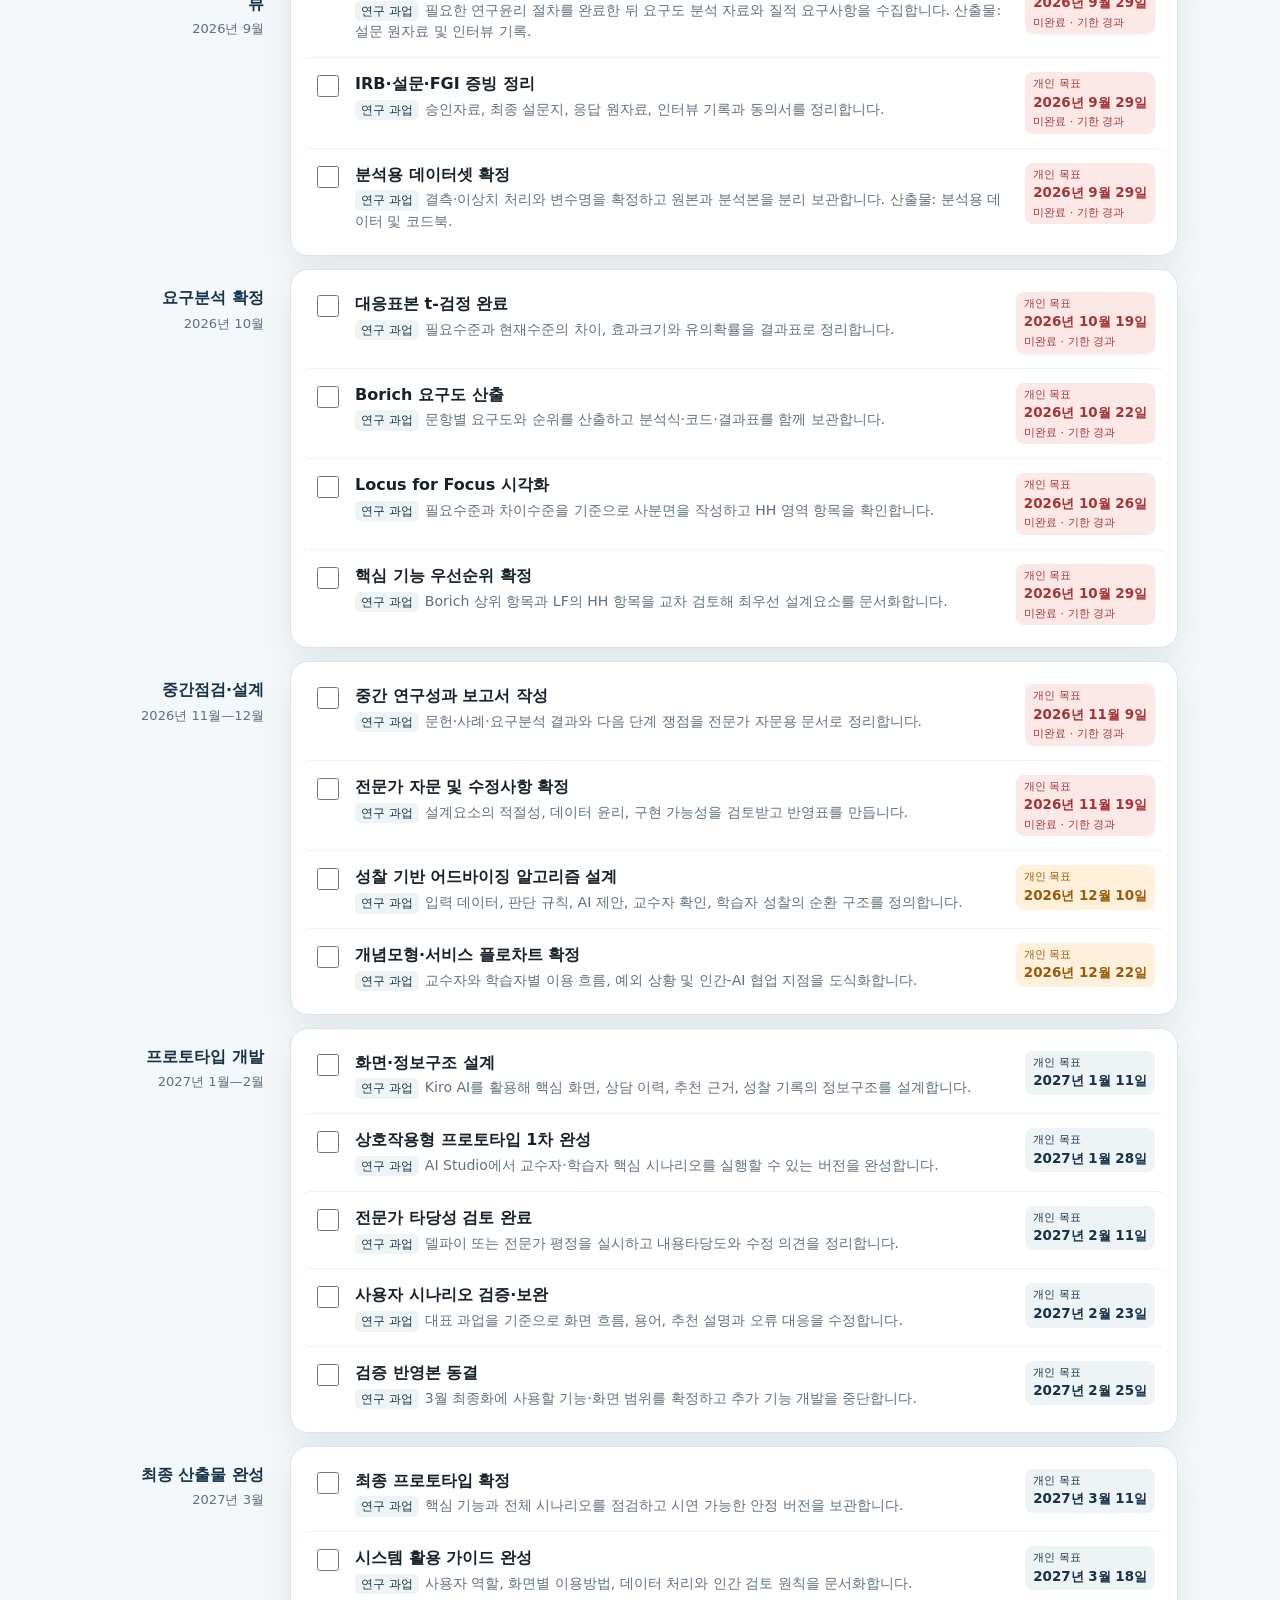
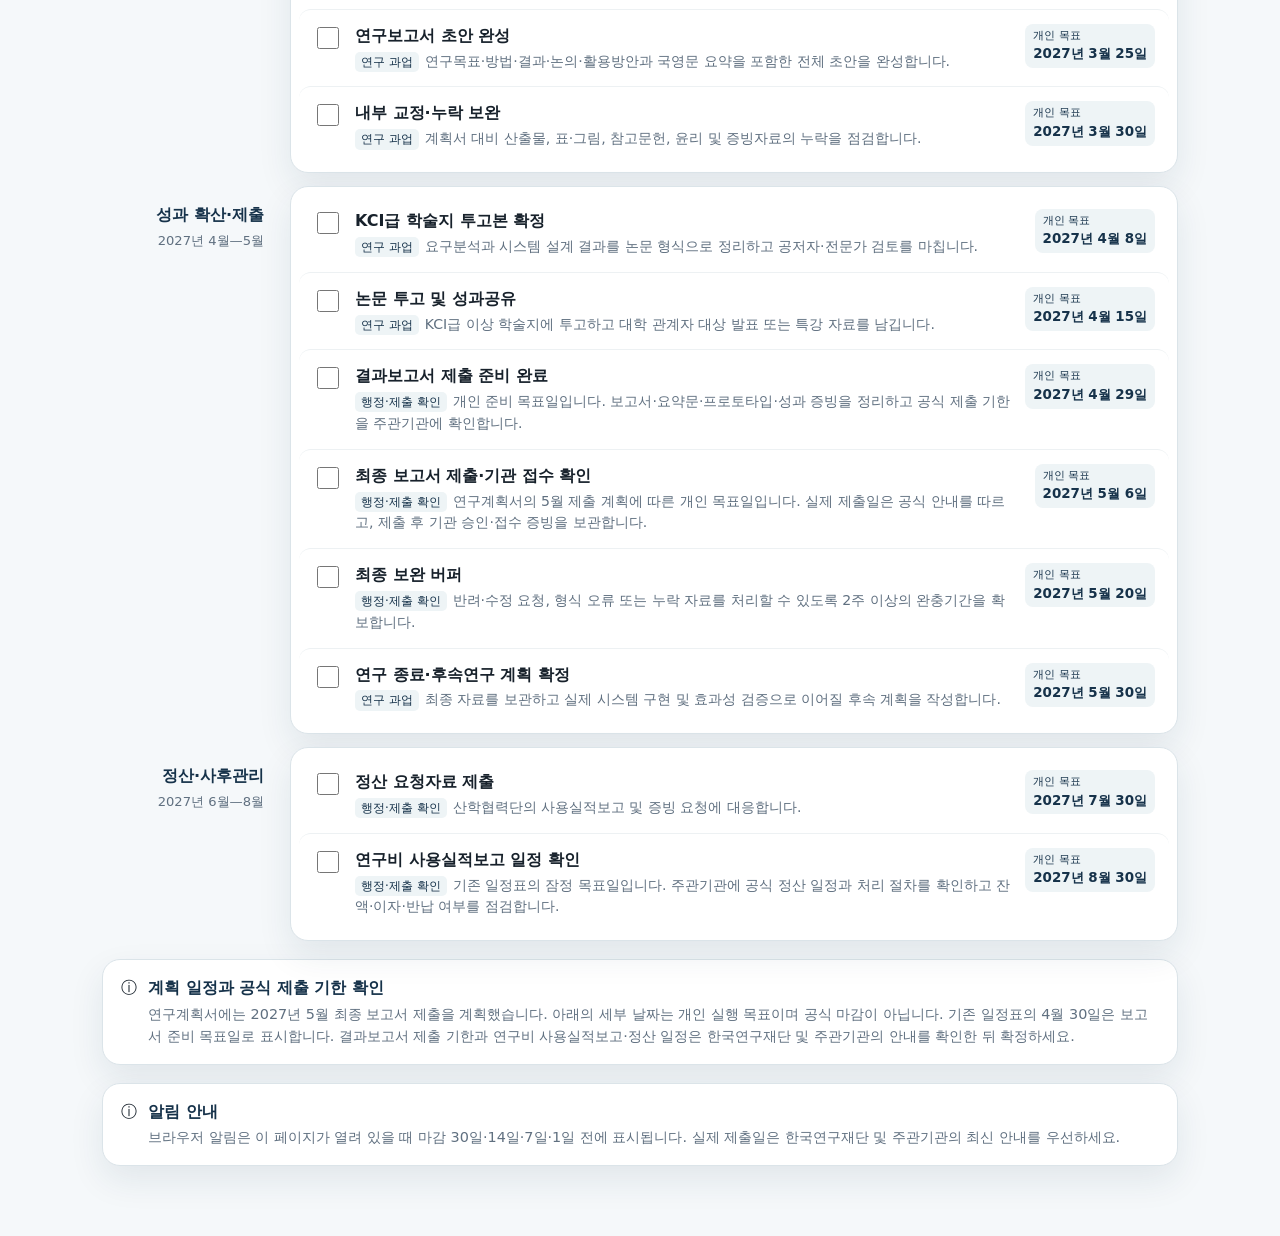
==== commit 2e3b273e: "Align research tracker with approved monthly research plan" ====
--- a/index.html
+++ b/index.html
@@ -14,22 +14,36 @@
     .toolbar{display:flex;justify-content:space-between;align-items:center;gap:12px;margin:24px 0 12px}.toolbar h2{font-size:1.15rem;margin:0}.filters{display:flex;gap:6px;flex-wrap:wrap}.filter{border:0;background:#e5ecef;color:#536473;padding:7px 11px;border-radius:999px;font-weight:700;cursor:pointer}.filter.active{background:var(--navy);color:#fff}
     .timeline{position:relative}.phase{display:grid;grid-template-columns:170px 1fr;gap:18px;margin-bottom:13px}.phase-meta{padding:17px 8px 0 0;text-align:right}.phase-meta h3{font-size:1rem;margin:0;color:var(--navy)}.phase-meta span{font-size:.82rem;color:var(--muted)}.items{padding:8px}.item{display:grid;grid-template-columns:auto 1fr auto;gap:13px;align-items:start;padding:14px;border-radius:12px}.item:hover{background:#f7fafb}.item+.item{border-top:1px solid #edf1f3}.check{width:22px;height:22px;accent-color:var(--mint);margin-top:3px}.item-title{font-weight:780}.item-desc{font-size:.88rem;color:var(--muted);margin-top:2px}.due{font-size:.84rem;font-weight:750;color:var(--navy);white-space:nowrap;padding:3px 8px;border-radius:8px;background:#eef4f6}.due.urgent{background:#fff0dc;color:#995b09}.due.overdue{background:#fde8e8;color:#a63434}.item.done .item-title{text-decoration:line-through;color:#84919b}.item.done .item-desc{opacity:.65}.empty{padding:40px;text-align:center;color:var(--muted);display:none}
     .notice{margin-top:18px;padding:16px 18px;display:flex;gap:11px;align-items:flex-start}.notice b{color:var(--navy)}.notice p{margin:2px 0 0;color:var(--muted);font-size:.9rem}
+    .project{padding:24px;margin-bottom:16px}.project h2{font-size:clamp(1.15rem,2.4vw,1.55rem);line-height:1.5;margin:8px 0;color:var(--navy);word-break:keep-all}.project p,.focus p{color:var(--muted);margin:8px 0}.outputs{display:flex;gap:8px;flex-wrap:wrap;margin:16px 0}.outputs span{padding:6px 10px;background:var(--mint2);color:#176658;border-radius:8px;font-size:.84rem;font-weight:700}.source{font-size:.82rem;color:var(--muted);margin:10px 0}.project .source{margin-bottom:0}.focus{padding:20px 24px;margin-bottom:16px;border-left:5px solid var(--mint)}.focus h2{font-size:1.2rem;color:var(--navy);margin:6px 0}.scope-filters{display:flex;gap:7px;flex-wrap:wrap}.kind{display:inline-block;font-size:.74rem;padding:1px 6px;background:#eef4f6;color:var(--navy);border-radius:5px;margin-right:6px}.due small{display:block;font-size:.7rem;font-weight:500}.filter:focus-visible,.btn:focus-visible,.check:focus-visible{outline:3px solid var(--mint);outline-offset:3px}
     @media(max-width:760px){.top{display:block}.controls{justify-content:flex-start;margin-top:16px}.dashboard{grid-template-columns:1fr}.phase{grid-template-columns:1fr}.phase-meta{text-align:left;padding:18px 12px 0}.item{grid-template-columns:auto 1fr}.due{grid-column:2;justify-self:start}.wrap{padding:20px 14px 50px}}
   </style>
 </head>
 <body><main class="wrap">
-  <header class="top"><div><div class="eyebrow">2026 학술연구교수 B유형</div><h1>연구 완성 일정표</h1><p class="sub">연구기간 2026. 6. 1. — 2027. 5. 31. · 후속 정산 2027. 8. 31.까지</p></div><div class="controls"><button class="btn" id="notify">알림 켜기</button><button class="btn" id="ics">캘린더 파일 받기</button><button class="btn primary" id="reset">완료 기록 초기화</button></div></header>
-  <section class="dashboard"><div class="card status"><div class="status-row"><div><div class="label">전체 진행률</div><div class="big"><span id="pct">0</span>%</div></div><div class="label"><b id="done">0</b> / <span id="total">0</span> 완료</div></div><div class="bar"><i id="fill"></i></div></div><div class="card next"><div class="label">다음 핵심 일정</div><strong id="nextTitle">일정 확인 중</strong><time id="nextDate"></time></div></section>
-  <div class="toolbar"><h2>시간대별 체크리스트</h2><div class="filters"><button class="filter active" data-filter="all">전체</button><button class="filter" data-filter="pending">할 일</button><button class="filter" data-filter="done">완료</button></div></div>
+  <header class="top"><div><div class="eyebrow">2026 학술연구교수 B유형</div><h1>연구 완성 일정표</h1><p class="sub">연구기간 2026. 6. 1. — 2027. 5. 31. · 선정 연구계획서 기반</p></div><div class="controls"><button class="btn" id="notify">알림 켜기</button><button class="btn" id="ics">캘린더 파일 받기</button><button class="btn primary" id="reset">완료 기록 초기화</button></div></header>
+  <section class="card project"><div class="eyebrow">진행 중인 선정과제 · 성장연구트랙</div><h2>자기설계 모듈형 교육과정 지원을 위한 AI 기반 지능형 어드바이징 시스템 설계 및 프로토타입 개발</h2><p>교수자·학생의 요구를 분석하고, 상담 이력과 성찰 데이터를 활용하는 인간-AI 협업형 어드바이징 시스템의 설계 원리와 프로토타입을 개발합니다.</p><div class="outputs"><span>문헌·사례 분석</span><span>요구조사·통계 데이터</span><span>모형·설계 원리</span><span>UI/UX·플로차트·프로토타입</span><span>전문가 검토 결과</span></div><p class="source">기준: 선정 연구계획서 「연구 추진 일정」 및 「예상되는 연구 결과물」 · 월별 과업을 실행 가능한 세부 일정으로 나누었습니다.</p></section>
+  <section class="card focus" aria-labelledby="focusHeading"><div class="eyebrow" id="focusHeading">이번 달 연구 계획</div><h2 id="focusTitle"></h2><p id="focusDesc"></p><p class="source" id="focusProgress" aria-live="polite"></p></section>
+  <section class="dashboard"><div class="card status"><div class="status-row"><div><div class="label">전체 진행률</div><div class="big"><span id="pct">0</span>%</div></div><div class="label"><b id="done">0</b> / <span id="total">0</span> 완료</div></div><div class="bar"><i id="fill"></i></div></div><div class="card next"><div class="label">다음 할 일 · 미완료 우선</div><strong id="nextTitle">일정 확인 중</strong><time id="nextDate"></time></div></section>
+  <div class="toolbar"><h2>월별 연구 실행 체크리스트</h2><div class="filters"><button class="filter active" data-filter="all">전체</button><button class="filter" data-filter="pending">할 일</button><button class="filter" data-filter="done">완료</button></div></div>
+  <div class="scope-filters" role="group" aria-label="일정 구분"><button class="filter scope active" data-scope="all">연구 + 행정</button><button class="filter scope" data-scope="research">연구 과업</button><button class="filter scope" data-scope="admin">행정·제출 확인</button><button class="filter scope" data-scope="month">이번 달</button></div>
+  <p class="source">체크는 실제 완료한 과업에만 표시하세요. 기한이 지나도 자동 완료되지 않으며, 완료 상태는 현재 브라우저에 저장됩니다.</p>
   <section class="timeline" id="timeline"></section><div class="card empty" id="empty">해당하는 항목이 없습니다.</div>
+  <aside class="card notice"><span>ⓘ</span><div><b>계획 일정과 공식 제출 기한 확인</b><p>연구계획서에는 2027년 5월 최종 보고서 제출을 계획했습니다. 아래의 세부 날짜는 개인 실행 목표이며 공식 마감이 아닙니다. 기존 일정표의 4월 30일은 보고서 준비 목표일로 표시합니다. 결과보고서 제출 기한과 연구비 사용실적보고·정산 일정은 한국연구재단 및 주관기관의 안내를 확인한 뒤 확정하세요.</p></div></aside>
   <aside class="card notice"><span>ⓘ</span><div><b>알림 안내</b><p>브라우저 알림은 이 페이지가 열려 있을 때 마감 30일·14일·7일·1일 전에 표시됩니다. 실제 제출일은 한국연구재단 및 주관기관의 최신 안내를 우선하세요.</p></div></aside>
 </main>
 <script>
 const phases=[
- {title:'기초연구 완료 확인',range:'2026년 6월—9월',items:[
-  {id:'a1',title:'실행계획·문헌조사 자료 완료 확인',desc:'국내외 모듈형 교육과정, Advising Analytics 및 플랫폼 사례 자료의 누락을 확인합니다.',date:'2026-10-09'},
-  {id:'a2',title:'IRB·설문·FGI 증빙 정리',desc:'승인자료, 최종 설문지, 응답 원자료, 인터뷰 기록과 동의서를 연구 폴더에 확정합니다.',date:'2026-10-12'},
-  {id:'a3',title:'분석용 데이터셋 동결',desc:'결측·이상치 처리와 변수명을 확정하고 원본과 분석본을 분리 보관합니다.',date:'2026-10-14',key:true}]},
+ {title:'실행계획·문헌조사',range:'2026년 6월',items:[
+  {id:'r06a',title:'세부 실행계획 수립',desc:'연구 질문, 월별 과업, 산출물과 자료 관리 방식을 정리합니다. 산출물: 연구 실행계획표.',date:'2026-06-30'},
+  {id:'a1',title:'문헌·국내외 사례 분석',desc:'6~7월에 걸쳐 모듈형 교육과정, 어드바이징 시스템, Advising Analytics와 Stellic·EAB 등의 사례를 조사합니다. 산출물: 문헌·사례 분석 보고서.',date:'2026-07-31'}]},
+ {title:'이론·사례 분석',range:'2026년 7월',items:[
+  {id:'r07a',title:'AI 학습분석·어드바이징 분석 이론 정리',desc:'문헌·플랫폼 비교 결과를 연결해 상담 이력, 성찰, 인간-AI 협업의 핵심 설계 요소를 도출합니다. 산출물: 이론적 틀 및 사례 비교표.',date:'2026-07-31'}]},
+ {title:'조사 도구·연구윤리',range:'2026년 8월',items:[
+  {id:'r08a',title:'교수자·학생 요구분석 설문 도구 개발',desc:'필요수준과 현재수준을 측정할 문항을 구성하고 문항 타당성을 검토합니다. 산출물: 최종 설문지 및 문항 검토표.',date:'2026-08-31'},
+  {id:'r08b',title:'IRB 승인 절차 진행',desc:'소속기관 절차에 따라 연구계획·동의서·자료 수집 및 관리 계획을 준비하고 승인 여부를 확인합니다. 산출물: 심의 관련 문서.',date:'2026-08-31',key:true}]},
+ {title:'설문조사·사용자 인터뷰',range:'2026년 9월',items:[
+  {id:'r09a',title:'대학생·교수자 설문 및 FGI 실시',desc:'필요한 연구윤리 절차를 완료한 뒤 요구도 분석 자료와 질적 요구사항을 수집합니다. 산출물: 설문 원자료 및 인터뷰 기록.',date:'2026-09-30'},
+  {id:'a2',title:'IRB·설문·FGI 증빙 정리',desc:'승인자료, 최종 설문지, 응답 원자료, 인터뷰 기록과 동의서를 정리합니다.',date:'2026-09-30'},
+  {id:'a3',title:'분석용 데이터셋 확정',desc:'결측·이상치 처리와 변수명을 확정하고 원본과 분석본을 분리 보관합니다. 산출물: 분석용 데이터 및 코드북.',date:'2026-09-30',key:true}]},
  {title:'요구분석 확정',range:'2026년 10월',items:[
   {id:'b1',title:'대응표본 t-검정 완료',desc:'필요수준과 현재수준의 차이, 효과크기와 유의확률을 결과표로 정리합니다.',date:'2026-10-20'},
   {id:'b2',title:'Borich 요구도 산출',desc:'문항별 요구도와 순위를 산출하고 분석식·코드·결과표를 함께 보관합니다.',date:'2026-10-23'},
@@ -54,24 +68,42 @@
  {title:'성과 확산·제출',range:'2027년 4월—5월',items:[
   {id:'f1',title:'KCI급 학술지 투고본 확정',desc:'요구분석과 시스템 설계 결과를 논문 형식으로 정리하고 공저자·전문가 검토를 마칩니다.',date:'2027-04-09'},
   {id:'f2',title:'논문 투고 및 성과공유',desc:'KCI급 이상 학술지에 투고하고 대학 관계자 대상 발표 또는 특강 자료를 남깁니다.',date:'2027-04-16',key:true},
-  {id:'f3',title:'학술활동 결과보고서 제출',desc:'공식 마감보다 여유 있게 보고서, 요약문, 프로토타입 및 성과 증빙을 제출합니다.',date:'2027-04-30',key:true},
-  {id:'f4',title:'기관 승인·접수상태 확인',desc:'주관기관 승인과 최종 접수번호를 확인하고 제출 화면과 파일을 보관합니다.',date:'2027-05-07'},
+  {id:'f3',title:'결과보고서 제출 준비 완료',desc:'개인 준비 목표일입니다. 보고서·요약문·프로토타입·성과 증빙을 정리하고 공식 제출 기한을 주관기관에 확인합니다.',date:'2027-04-30',key:true},
+  {id:'f4',title:'최종 보고서 제출·기관 접수 확인',desc:'연구계획서의 5월 제출 계획에 따른 개인 목표일입니다. 실제 제출일은 공식 안내를 따르고, 제출 후 기관 승인·접수 증빙을 보관합니다.',date:'2027-05-07'},
   {id:'f5',title:'최종 보완 버퍼',desc:'반려·수정 요청, 형식 오류 또는 누락 자료를 처리할 수 있도록 2주 이상의 완충기간을 확보합니다.',date:'2027-05-21'},
   {id:'f6',title:'연구 종료·후속연구 계획 확정',desc:'최종 자료를 보관하고 실제 시스템 구현 및 효과성 검증으로 이어질 후속 계획을 작성합니다.',date:'2027-05-31',key:true}]},
  {title:'정산·사후관리',range:'2027년 6월—8월',items:[
   {id:'g1',title:'정산 요청자료 제출',desc:'산학협력단의 사용실적보고 및 증빙 요청에 대응합니다.',date:'2027-07-31'},
-  {id:'g2',title:'연구비 사용실적보고 확인',desc:'통합이지바로 정산, 잔액·이자·반납 여부를 최종 확인합니다.',date:'2027-08-31',key:true}]}
+  {id:'g2',title:'연구비 사용실적보고 일정 확인',desc:'기존 일정표의 잠정 목표일입니다. 주관기관에 공식 정산 일정과 처리 절차를 확인하고 잔액·이자·반납 여부를 점검합니다.',date:'2027-08-31',key:true}]}
 ];
-const flat=phases.flatMap(p=>p.items), storeKey='nrf-b-2026-checks'; let state=JSON.parse(localStorage.getItem(storeKey)||'{}'), filter='all';
+phases.forEach(p=>p.items.forEach(i=>{i.kind=p.title==='정산·사후관리'||['f3','f4','f5'].includes(i.id)?'admin':'research'}));
+const flat=phases.flatMap(p=>p.items), storeKey='nrf-b-2026-checks'; let state=JSON.parse(localStorage.getItem(storeKey)||'{}'), filter='all', scope='all';
+const monthKey=()=>new Intl.DateTimeFormat('sv-SE',{timeZone:'Asia/Seoul',year:'numeric',month:'2-digit'}).format(new Date());
+function matchesScope(i){return scope==='all'||(scope==='month'?i.date.slice(0,7)===monthKey():i.kind===scope)}
+const monthlyFocus={
+ '2026-06':['실행계획·문헌조사','연구 실행계획 수립 및 국내외 모듈형 교육과정·어드바이징 문헌 조사'],
+ '2026-07':['이론·사례 분석','AI 학습분석·Advising Analytics 이론 고찰과 국내외 플랫폼 사례 비교'],
+ '2026-08':['조사 준비','설문 도구 개발, 문항 타당성 검토 및 IRB 승인 절차'],
+ '2026-09':['설문·FGI 자료 수집','대학생·교수자 설문과 사용자 인터뷰, 분석용 자료 정리'],
+ '2026-10':['요구분석과 핵심 기능 선정','대응표본 t-검정 → Borich 요구도 → Locus for Focus 시각화 → 핵심 기능 우선순위 확정'],
+ '2026-11':['중간 연구 점검·전문가 자문','문헌·사례·요구분석 결과를 정리하고 전문가 의견 수렴'],
+ '2026-12':['알고리즘·개념 모형 설계','성찰 기반 알고리즘, 인간-AI 협업 구조 및 플로차트 구축'],
+ '2027-01':['화면·대시보드 설계','Kiro·AI Studio를 활용한 인터페이스 및 협업형 상담 대시보드 설계'],
+ '2027-02':['전문가 타당성 검토·보완','프로토타입 전문가 검토 및 사용자 시나리오·화면 수정'],
+ '2027-03':['프로토타입 최종안·보고서 초안','최종 프로토타입 확정, 활용 가이드라인 및 연구보고서 초안 작성'],
+ '2027-04':['논문 투고·성과 확산','KCI급 이상 학술지 투고, 대학 관계자 성과 공유 및 보고서 준비'],
+ '2027-05':['최종 보고·후속 연구 계획','공식 기한에 맞춘 최종 보고와 실제 구현·효과성 검증 후속 연구 계획']
+};
 const fmt=d=>new Intl.DateTimeFormat('ko-KR',{year:'numeric',month:'short',day:'numeric'}).format(new Date(d+'T00:00:00+09:00'));
 function dayDiff(d){return Math.ceil((new Date(d+'T23:59:59+09:00')-new Date())/86400000)}
-function render(){const root=document.querySelector('#timeline');root.innerHTML='';let shown=0;phases.forEach(p=>{const its=p.items.filter(i=>filter==='all'||(filter==='done'&&state[i.id])||(filter==='pending'&&!state[i.id]));if(!its.length)return;shown+=its.length;const s=document.createElement('article');s.className='phase';s.innerHTML=`<div class="phase-meta"><h3>${p.title}</h3><span>${p.range}</span></div><div class="card items">${its.map(i=>{const dd=dayDiff(i.date);const cls=dd<0?'overdue':dd<=30?'urgent':'';return `<label class="item ${state[i.id]?'done':''}"><input class="check" type="checkbox" data-id="${i.id}" ${state[i.id]?'checked':''}><span><div class="item-title">${i.title}</div><div class="item-desc">${i.desc}</div></span><time class="due ${cls}">${fmt(i.date)}</time></label>`}).join('')}</div>`;root.appendChild(s)});document.querySelector('#empty').style.display=shown?'none':'block';root.querySelectorAll('.check').forEach(c=>c.onchange=()=>{state[c.dataset.id]=c.checked;localStorage.setItem(storeKey,JSON.stringify(state));render()});const done=flat.filter(i=>state[i.id]).length,pct=Math.round(done/flat.length*100);document.querySelector('#done').textContent=done;document.querySelector('#total').textContent=flat.length;document.querySelector('#pct').textContent=pct;document.querySelector('#fill').style.width=pct+'%';const next=flat.filter(i=>!state[i.id]&&dayDiff(i.date)>=0).sort((a,b)=>a.date.localeCompare(b.date))[0];document.querySelector('#nextTitle').textContent=next?next.title:'예정된 할 일을 모두 마쳤습니다';document.querySelector('#nextDate').textContent=next?`${fmt(next.date)} · D-${dayDiff(next.date)}`:'';
-document.querySelectorAll('.filter').forEach(b=>b.classList.toggle('active',b.dataset.filter===filter));}
-document.querySelectorAll('.filter').forEach(b=>b.onclick=()=>{filter=b.dataset.filter;render()});
+function render(){const root=document.querySelector('#timeline');root.innerHTML='';let shown=0;phases.forEach(p=>{const its=p.items.filter(i=>matchesScope(i)&&(filter==='all'||(filter==='done'&&state[i.id])||(filter==='pending'&&!state[i.id])));if(!its.length)return;shown+=its.length;const s=document.createElement('article');s.className='phase';s.innerHTML=`<div class="phase-meta"><h3>${p.title}</h3><span>${p.range}</span></div><div class="card items">${its.map(i=>{const dd=dayDiff(i.date);const cls=dd<0?'overdue':dd<=30?'urgent':'';return `<label class="item ${state[i.id]?'done':''}"><input class="check" type="checkbox" data-id="${i.id}" ${state[i.id]?'checked':''}><span><div class="item-title">${i.title}</div><div class="item-desc"><span class="kind">${i.kind==='admin'?'행정·제출 확인':'연구 과업'}</span>${i.desc}</div></span><time class="due ${state[i.id]?'':cls}" datetime="${i.date}"><small>개인 목표</small>${fmt(i.date)}${!state[i.id]&&dd<0?'<small>미완료 · 기한 경과</small>':''}</time></label>`}).join('')}</div>`;root.appendChild(s)});document.querySelector('#empty').style.display=shown?'none':'block';root.querySelectorAll('.check').forEach(c=>c.onchange=()=>{state[c.dataset.id]=c.checked;localStorage.setItem(storeKey,JSON.stringify(state));render()});const done=flat.filter(i=>state[i.id]).length,pct=Math.round(done/flat.length*100);document.querySelector('#done').textContent=done;document.querySelector('#total').textContent=flat.length;document.querySelector('#pct').textContent=pct;document.querySelector('#fill').style.width=pct+'%';const next=flat.filter(i=>!state[i.id]).sort((a,b)=>a.date.localeCompare(b.date))[0];document.querySelector('#nextTitle').textContent=next?next.title:'모든 과업을 완료했습니다';document.querySelector('#nextDate').textContent=next?`${fmt(next.date)} · ${dayDiff(next.date)<0?'미완료 · 기한 경과':'D-'+dayDiff(next.date)} · 개인 목표`:'';
+document.querySelectorAll('[data-filter]').forEach(b=>{b.classList.toggle('active',b.dataset.filter===filter);b.setAttribute('aria-pressed',String(b.dataset.filter===filter))});document.querySelectorAll('[data-scope]').forEach(b=>{b.classList.toggle('active',b.dataset.scope===scope);b.setAttribute('aria-pressed',String(b.dataset.scope===scope))});const month=monthKey(),focus=monthlyFocus[month],monthItems=flat.filter(i=>i.date.slice(0,7)===month&&i.kind==='research');document.querySelector('#focusTitle').textContent=focus?`${month.replace('-','년 ')}월 · ${focus[0]}`:'연구 계획 및 후속 관리';document.querySelector('#focusDesc').textContent=focus?focus[1]:'월별 체크리스트에서 미완료 과업과 후속 행정 일정을 확인하세요.';document.querySelector('#focusProgress').textContent=monthItems.length?`이번 달 연구 과업 ${monthItems.filter(i=>state[i.id]).length} / ${monthItems.length} 완료 · 진행 상태는 직접 체크해 주세요.`:'연구기간: 2026년 6월 ~ 2027년 5월';}
+document.querySelectorAll('[data-scope]').forEach(b=>b.onclick=()=>{scope=b.dataset.scope;render()});
+document.querySelectorAll('[data-filter]').forEach(b=>b.onclick=()=>{filter=b.dataset.filter;render()});
 document.querySelector('#reset').onclick=()=>{if(confirm('완료 기록을 모두 초기화할까요?')){state={};localStorage.removeItem(storeKey);render()}};
 document.querySelector('#notify').onclick=async()=>{if(!('Notification'in window))return alert('이 브라우저는 알림을 지원하지 않습니다.');const p=await Notification.requestPermission();if(p==='granted'){new Notification('연구 진행표 알림이 켜졌습니다',{body:'마감이 가까워지면 이 페이지를 열었을 때 알려드릴게요.'});localStorage.setItem('nrf-notify','1')}else alert('브라우저에서 알림이 허용되지 않았습니다.')};
-function checkAlerts(){if(Notification.permission!=='granted'||localStorage.getItem('nrf-notify')!=='1')return;const today=new Date().toISOString().slice(0,10);flat.forEach(i=>{const d=dayDiff(i.date),k=`alert-${i.id}-${d}`;if([30,14,7,1,0].includes(d)&&!localStorage.getItem(k)&&!state[i.id]){new Notification(`연구 일정 D-${d}: ${i.title}`,{body:`마감 ${fmt(i.date)} · 진행표에서 준비 상태를 확인하세요.`});localStorage.setItem(k,today)}})}
+function checkAlerts(){if(!('Notification' in window)||Notification.permission!=='granted'||localStorage.getItem('nrf-notify')!=='1')return;const today=new Date().toISOString().slice(0,10);flat.forEach(i=>{const d=dayDiff(i.date),k=`alert-${i.id}-${d}`;if([30,14,7,1,0].includes(d)&&!localStorage.getItem(k)&&!state[i.id]){new Notification(`연구 일정 D-${d}: ${i.title}`,{body:`마감 ${fmt(i.date)} · 진행표에서 준비 상태를 확인하세요.`});localStorage.setItem(k,today)}})}
 function esc(s){return s.replace(/,/g,'\\,').replace(/;/g,'\\;')};function icsDate(d){return d.replaceAll('-','')};
-document.querySelector('#ics').onclick=()=>{const events=flat.filter(i=>i.key).map(i=>`BEGIN:VEVENT\r\nUID:${i.id}@nrf-checklist\r\nDTSTART;VALUE=DATE:${icsDate(i.date)}\r\nDTEND;VALUE=DATE:${icsDate(new Date(new Date(i.date+'T00:00:00+09:00').getTime()+86400000).toISOString().slice(0,10))}\r\nSUMMARY:${esc('[학술연구교수 B] '+i.title)}\r\nDESCRIPTION:${esc(i.desc)}\r\nBEGIN:VALARM\r\nTRIGGER:-P7D\r\nACTION:DISPLAY\r\nDESCRIPTION:일주일 전 알림\r\nEND:VALARM\r\nEND:VEVENT`).join('\r\n');const blob=new Blob([`BEGIN:VCALENDAR\r\nVERSION:2.0\r\nPRODID:-//NRF Checklist//KO\r\nCALSCALE:GREGORIAN\r\n${events}\r\nEND:VCALENDAR`],{type:'text/calendar'});const a=document.createElement('a');a.href=URL.createObjectURL(blob);a.download='학술연구교수B_핵심일정.ics';a.click();URL.revokeObjectURL(a.href)};
+document.querySelector('#ics').onclick=()=>{const events=flat.filter(i=>i.key).map(i=>`BEGIN:VEVENT\r\nUID:${i.id}@nrf-checklist\r\nDTSTART;VALUE=DATE:${icsDate(i.date)}\r\nDTEND;VALUE=DATE:${icsDate(new Date(new Date(i.date+'T00:00:00Z').getTime()+86400000).toISOString().slice(0,10))}\r\nSUMMARY:${esc('[개인 목표·학술연구교수 B] '+i.title)}\r\nDESCRIPTION:${esc('공식 마감이 아닌 개인 실행 목표입니다. '+i.desc)}\r\nBEGIN:VALARM\r\nTRIGGER:-P7D\r\nACTION:DISPLAY\r\nDESCRIPTION:일주일 전 알림\r\nEND:VALARM\r\nEND:VEVENT`).join('\r\n');const blob=new Blob([`BEGIN:VCALENDAR\r\nVERSION:2.0\r\nPRODID:-//NRF Checklist//KO\r\nCALSCALE:GREGORIAN\r\n${events}\r\nEND:VCALENDAR`],{type:'text/calendar'});const a=document.createElement('a');a.href=URL.createObjectURL(blob);a.download='학술연구교수B_핵심일정.ics';a.click();URL.revokeObjectURL(a.href)};
 render();checkAlerts();
 </script></body></html>
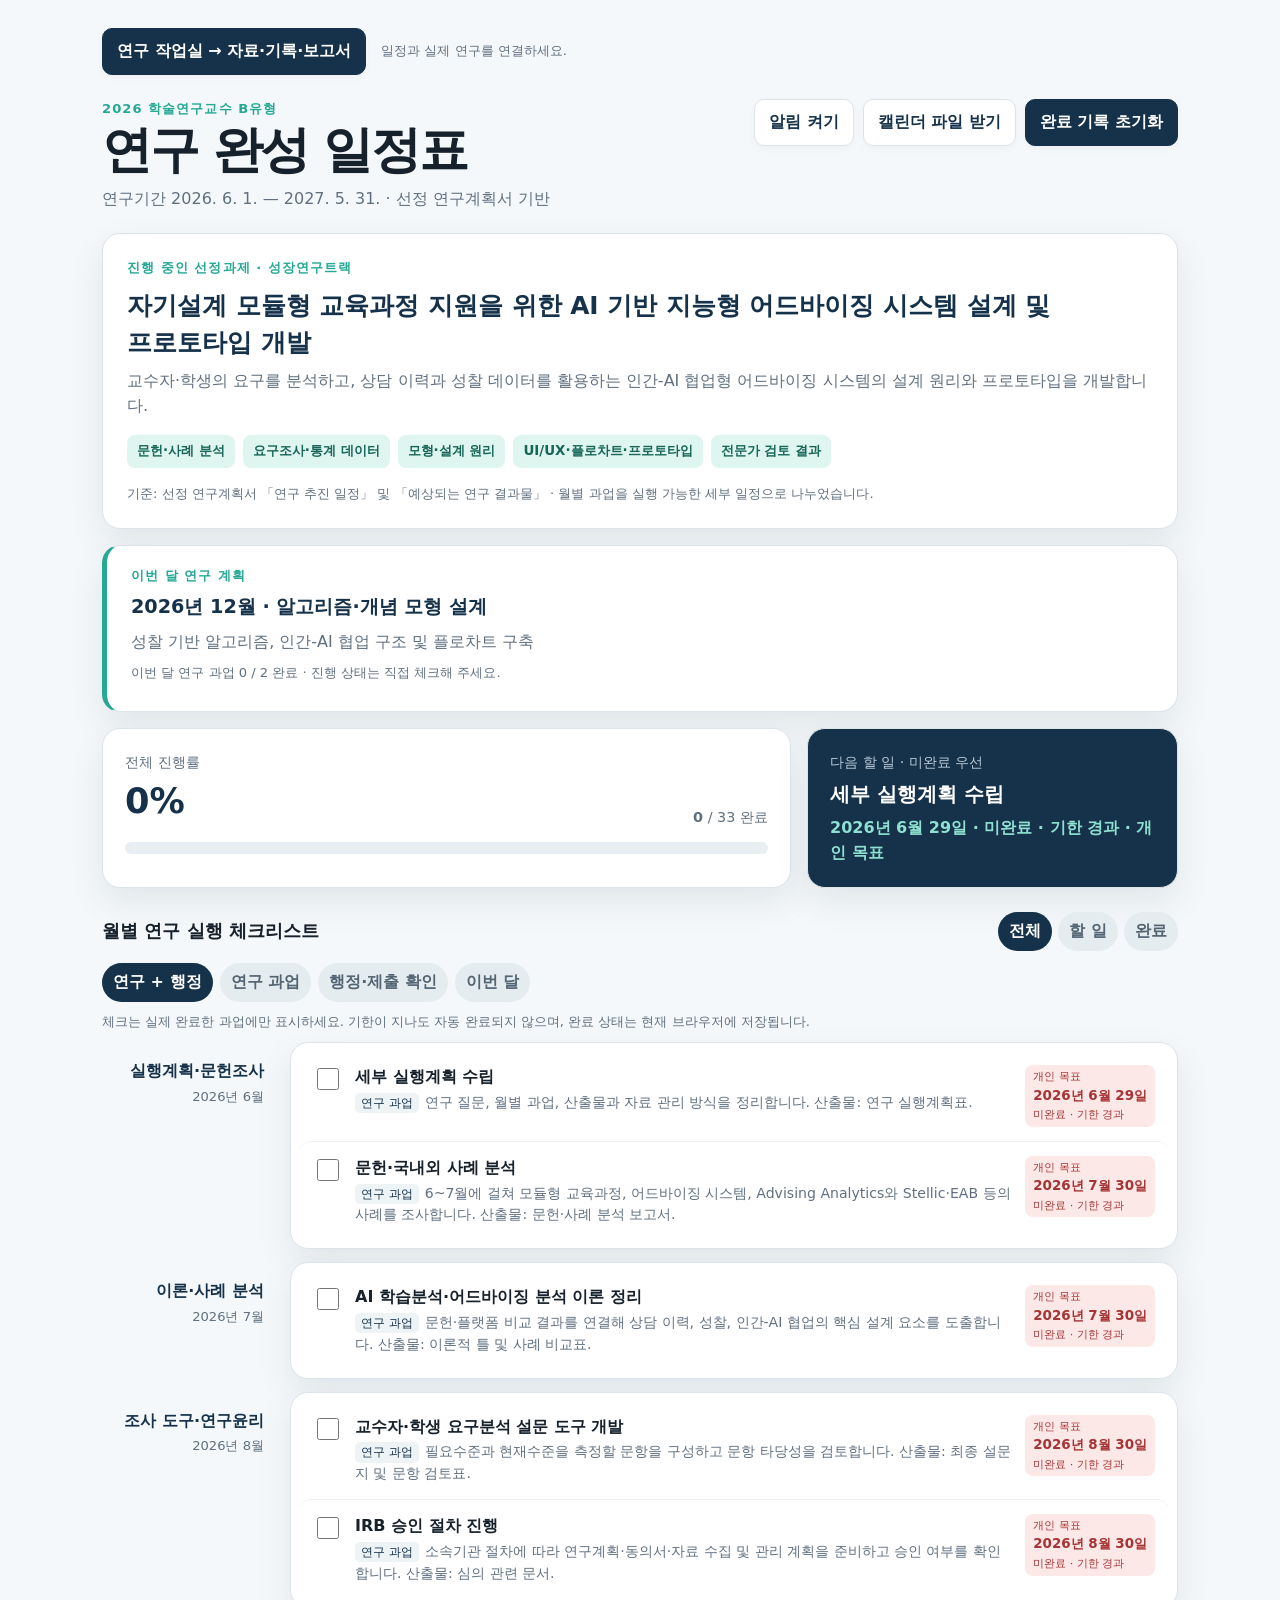
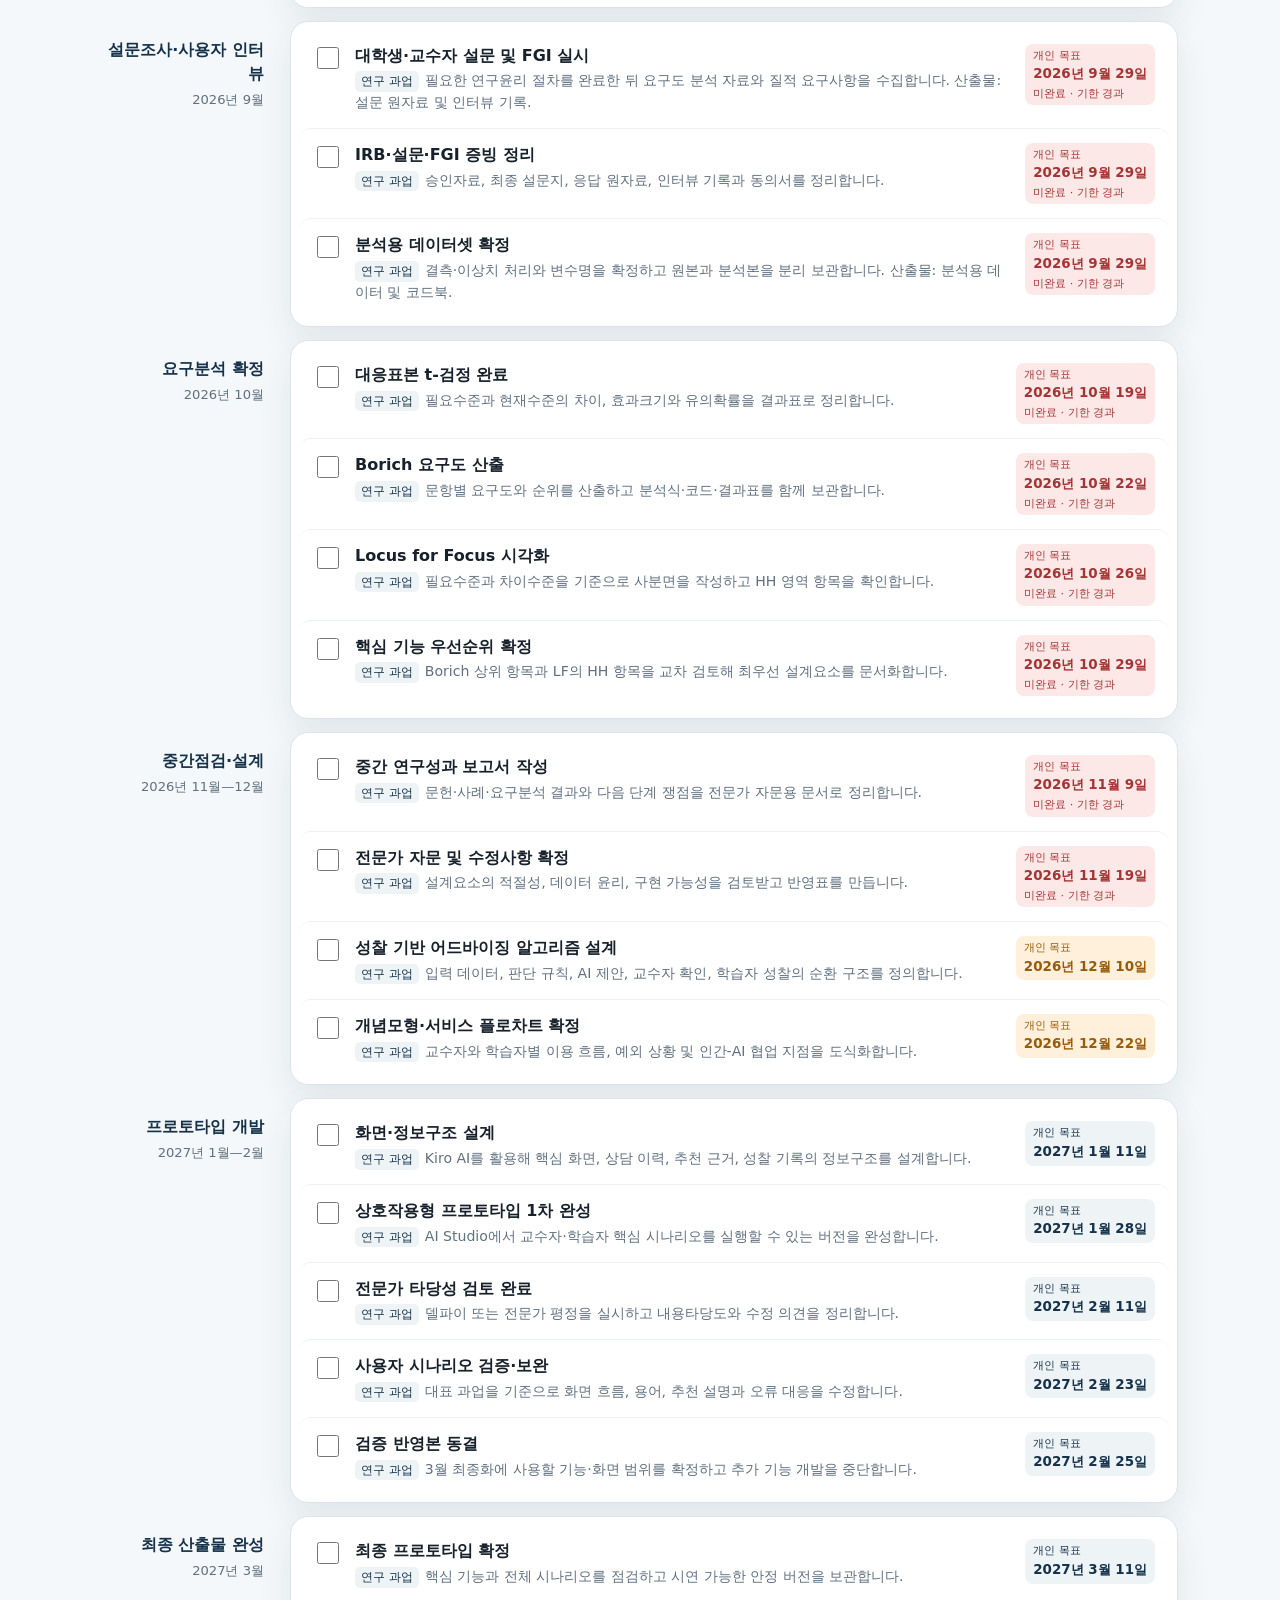
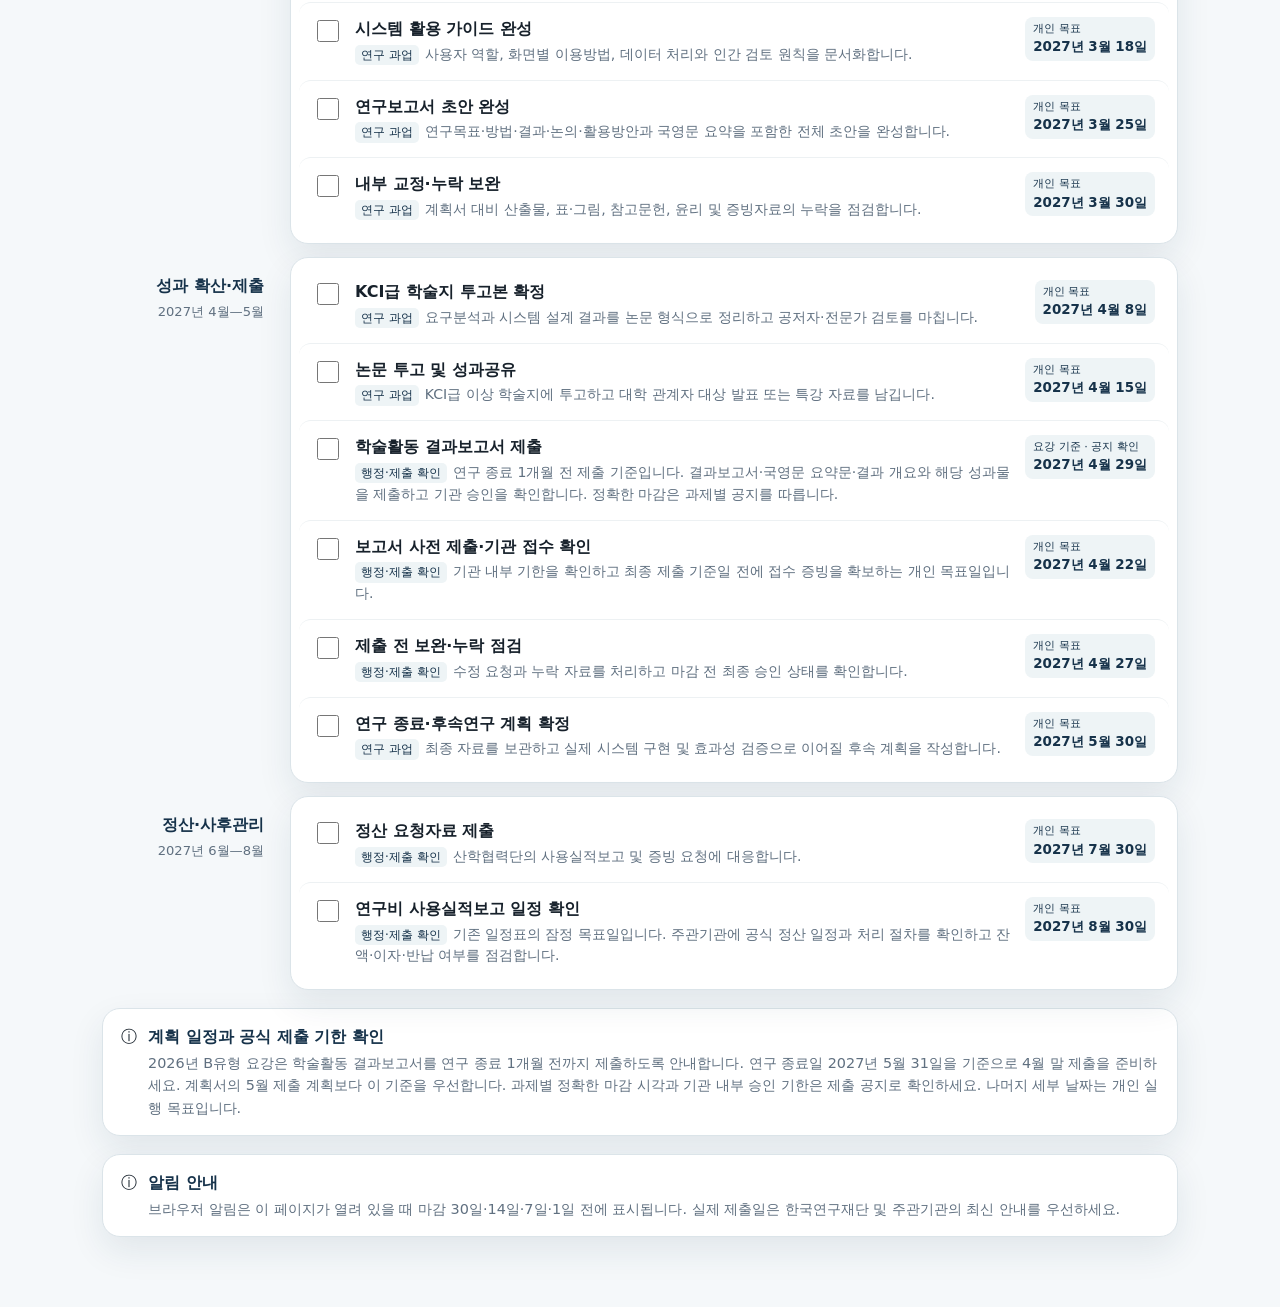
==== commit 0f4cc113: "Add research workspace with linked evidence and report drafts" ====
--- a/index.html
+++ b/index.html
@@ -19,6 +19,7 @@
   </style>
 </head>
 <body><main class="wrap">
+  <nav style="display:flex;gap:15px;align-items:center;flex-wrap:wrap;margin-bottom:24px" aria-label="프로젝트"><a class="btn primary" style="text-decoration:none" href="research.html">연구 작업실 → 자료·기록·보고서</a><span class="source">일정과 실제 연구를 연결하세요.</span></nav>
   <header class="top"><div><div class="eyebrow">2026 학술연구교수 B유형</div><h1>연구 완성 일정표</h1><p class="sub">연구기간 2026. 6. 1. — 2027. 5. 31. · 선정 연구계획서 기반</p></div><div class="controls"><button class="btn" id="notify">알림 켜기</button><button class="btn" id="ics">캘린더 파일 받기</button><button class="btn primary" id="reset">완료 기록 초기화</button></div></header>
   <section class="card project"><div class="eyebrow">진행 중인 선정과제 · 성장연구트랙</div><h2>자기설계 모듈형 교육과정 지원을 위한 AI 기반 지능형 어드바이징 시스템 설계 및 프로토타입 개발</h2><p>교수자·학생의 요구를 분석하고, 상담 이력과 성찰 데이터를 활용하는 인간-AI 협업형 어드바이징 시스템의 설계 원리와 프로토타입을 개발합니다.</p><div class="outputs"><span>문헌·사례 분석</span><span>요구조사·통계 데이터</span><span>모형·설계 원리</span><span>UI/UX·플로차트·프로토타입</span><span>전문가 검토 결과</span></div><p class="source">기준: 선정 연구계획서 「연구 추진 일정」 및 「예상되는 연구 결과물」 · 월별 과업을 실행 가능한 세부 일정으로 나누었습니다.</p></section>
   <section class="card focus" aria-labelledby="focusHeading"><div class="eyebrow" id="focusHeading">이번 달 연구 계획</div><h2 id="focusTitle"></h2><p id="focusDesc"></p><p class="source" id="focusProgress" aria-live="polite"></p></section>
@@ -27,7 +28,7 @@
   <div class="scope-filters" role="group" aria-label="일정 구분"><button class="filter scope active" data-scope="all">연구 + 행정</button><button class="filter scope" data-scope="research">연구 과업</button><button class="filter scope" data-scope="admin">행정·제출 확인</button><button class="filter scope" data-scope="month">이번 달</button></div>
   <p class="source">체크는 실제 완료한 과업에만 표시하세요. 기한이 지나도 자동 완료되지 않으며, 완료 상태는 현재 브라우저에 저장됩니다.</p>
   <section class="timeline" id="timeline"></section><div class="card empty" id="empty">해당하는 항목이 없습니다.</div>
-  <aside class="card notice"><span>ⓘ</span><div><b>계획 일정과 공식 제출 기한 확인</b><p>연구계획서에는 2027년 5월 최종 보고서 제출을 계획했습니다. 아래의 세부 날짜는 개인 실행 목표이며 공식 마감이 아닙니다. 기존 일정표의 4월 30일은 보고서 준비 목표일로 표시합니다. 결과보고서 제출 기한과 연구비 사용실적보고·정산 일정은 한국연구재단 및 주관기관의 안내를 확인한 뒤 확정하세요.</p></div></aside>
+  <aside class="card notice"><span>ⓘ</span><div><b>계획 일정과 공식 제출 기한 확인</b><p>2026년 B유형 요강은 학술활동 결과보고서를 연구 종료 1개월 전까지 제출하도록 안내합니다. 연구 종료일 2027년 5월 31일을 기준으로 4월 말 제출을 준비하세요. 계획서의 5월 제출 계획보다 이 기준을 우선합니다. 과제별 정확한 마감 시각과 기관 내부 승인 기한은 제출 공지로 확인하세요. 나머지 세부 날짜는 개인 실행 목표입니다.</p></div></aside>
   <aside class="card notice"><span>ⓘ</span><div><b>알림 안내</b><p>브라우저 알림은 이 페이지가 열려 있을 때 마감 30일·14일·7일·1일 전에 표시됩니다. 실제 제출일은 한국연구재단 및 주관기관의 최신 안내를 우선하세요.</p></div></aside>
 </main>
 <script>
@@ -68,9 +69,9 @@
  {title:'성과 확산·제출',range:'2027년 4월—5월',items:[
   {id:'f1',title:'KCI급 학술지 투고본 확정',desc:'요구분석과 시스템 설계 결과를 논문 형식으로 정리하고 공저자·전문가 검토를 마칩니다.',date:'2027-04-09'},
   {id:'f2',title:'논문 투고 및 성과공유',desc:'KCI급 이상 학술지에 투고하고 대학 관계자 대상 발표 또는 특강 자료를 남깁니다.',date:'2027-04-16',key:true},
-  {id:'f3',title:'결과보고서 제출 준비 완료',desc:'개인 준비 목표일입니다. 보고서·요약문·프로토타입·성과 증빙을 정리하고 공식 제출 기한을 주관기관에 확인합니다.',date:'2027-04-30',key:true},
-  {id:'f4',title:'최종 보고서 제출·기관 접수 확인',desc:'연구계획서의 5월 제출 계획에 따른 개인 목표일입니다. 실제 제출일은 공식 안내를 따르고, 제출 후 기관 승인·접수 증빙을 보관합니다.',date:'2027-05-07'},
-  {id:'f5',title:'최종 보완 버퍼',desc:'반려·수정 요청, 형식 오류 또는 누락 자료를 처리할 수 있도록 2주 이상의 완충기간을 확보합니다.',date:'2027-05-21'},
+  {id:'f3',title:'학술활동 결과보고서 제출',desc:'연구 종료 1개월 전 제출 기준입니다. 결과보고서·국영문 요약문·결과 개요와 해당 성과물을 제출하고 기관 승인을 확인합니다. 정확한 마감은 과제별 공지를 따릅니다.',official:true,date:'2027-04-30',key:true},
+  {id:'f4',title:'보고서 사전 제출·기관 접수 확인',desc:'기관 내부 기한을 확인하고 최종 제출 기준일 전에 접수 증빙을 확보하는 개인 목표일입니다.',date:'2027-04-23'},
+  {id:'f5',title:'제출 전 보완·누락 점검',desc:'수정 요청과 누락 자료를 처리하고 마감 전 최종 승인 상태를 확인합니다.',date:'2027-04-28'},
   {id:'f6',title:'연구 종료·후속연구 계획 확정',desc:'최종 자료를 보관하고 실제 시스템 구현 및 효과성 검증으로 이어질 후속 계획을 작성합니다.',date:'2027-05-31',key:true}]},
  {title:'정산·사후관리',range:'2027년 6월—8월',items:[
   {id:'g1',title:'정산 요청자료 제출',desc:'산학협력단의 사용실적보고 및 증빙 요청에 대응합니다.',date:'2027-07-31'},
@@ -96,7 +97,7 @@
 };
 const fmt=d=>new Intl.DateTimeFormat('ko-KR',{year:'numeric',month:'short',day:'numeric'}).format(new Date(d+'T00:00:00+09:00'));
 function dayDiff(d){return Math.ceil((new Date(d+'T23:59:59+09:00')-new Date())/86400000)}
-function render(){const root=document.querySelector('#timeline');root.innerHTML='';let shown=0;phases.forEach(p=>{const its=p.items.filter(i=>matchesScope(i)&&(filter==='all'||(filter==='done'&&state[i.id])||(filter==='pending'&&!state[i.id])));if(!its.length)return;shown+=its.length;const s=document.createElement('article');s.className='phase';s.innerHTML=`<div class="phase-meta"><h3>${p.title}</h3><span>${p.range}</span></div><div class="card items">${its.map(i=>{const dd=dayDiff(i.date);const cls=dd<0?'overdue':dd<=30?'urgent':'';return `<label class="item ${state[i.id]?'done':''}"><input class="check" type="checkbox" data-id="${i.id}" ${state[i.id]?'checked':''}><span><div class="item-title">${i.title}</div><div class="item-desc"><span class="kind">${i.kind==='admin'?'행정·제출 확인':'연구 과업'}</span>${i.desc}</div></span><time class="due ${state[i.id]?'':cls}" datetime="${i.date}"><small>개인 목표</small>${fmt(i.date)}${!state[i.id]&&dd<0?'<small>미완료 · 기한 경과</small>':''}</time></label>`}).join('')}</div>`;root.appendChild(s)});document.querySelector('#empty').style.display=shown?'none':'block';root.querySelectorAll('.check').forEach(c=>c.onchange=()=>{state[c.dataset.id]=c.checked;localStorage.setItem(storeKey,JSON.stringify(state));render()});const done=flat.filter(i=>state[i.id]).length,pct=Math.round(done/flat.length*100);document.querySelector('#done').textContent=done;document.querySelector('#total').textContent=flat.length;document.querySelector('#pct').textContent=pct;document.querySelector('#fill').style.width=pct+'%';const next=flat.filter(i=>!state[i.id]).sort((a,b)=>a.date.localeCompare(b.date))[0];document.querySelector('#nextTitle').textContent=next?next.title:'모든 과업을 완료했습니다';document.querySelector('#nextDate').textContent=next?`${fmt(next.date)} · ${dayDiff(next.date)<0?'미완료 · 기한 경과':'D-'+dayDiff(next.date)} · 개인 목표`:'';
+function render(){const root=document.querySelector('#timeline');root.innerHTML='';let shown=0;phases.forEach(p=>{const its=p.items.filter(i=>matchesScope(i)&&(filter==='all'||(filter==='done'&&state[i.id])||(filter==='pending'&&!state[i.id])));if(!its.length)return;shown+=its.length;const s=document.createElement('article');s.className='phase';s.innerHTML=`<div class="phase-meta"><h3>${p.title}</h3><span>${p.range}</span></div><div class="card items">${its.map(i=>{const dd=dayDiff(i.date);const cls=dd<0?'overdue':dd<=30?'urgent':'';return `<label class="item ${state[i.id]?'done':''}"><input class="check" type="checkbox" data-id="${i.id}" ${state[i.id]?'checked':''}><span><div class="item-title">${i.title}</div><div class="item-desc"><span class="kind">${i.kind==='admin'?'행정·제출 확인':'연구 과업'}</span>${i.desc}</div></span><time class="due ${state[i.id]?'':cls}" datetime="${i.date}"><small>${i.official?'요강 기준 · 공지 확인':'개인 목표'}</small>${fmt(i.date)}${!state[i.id]&&dd<0?'<small>미완료 · 기한 경과</small>':''}</time></label>`}).join('')}</div>`;root.appendChild(s)});document.querySelector('#empty').style.display=shown?'none':'block';root.querySelectorAll('.check').forEach(c=>c.onchange=()=>{state[c.dataset.id]=c.checked;localStorage.setItem(storeKey,JSON.stringify(state));render()});const done=flat.filter(i=>state[i.id]).length,pct=Math.round(done/flat.length*100);document.querySelector('#done').textContent=done;document.querySelector('#total').textContent=flat.length;document.querySelector('#pct').textContent=pct;document.querySelector('#fill').style.width=pct+'%';const next=flat.filter(i=>!state[i.id]).sort((a,b)=>a.date.localeCompare(b.date))[0];document.querySelector('#nextTitle').textContent=next?next.title:'모든 과업을 완료했습니다';document.querySelector('#nextDate').textContent=next?`${fmt(next.date)} · ${dayDiff(next.date)<0?'미완료 · 기한 경과':'D-'+dayDiff(next.date)} · ${next.official?'요강 기준':'개인 목표'}`:'';
 document.querySelectorAll('[data-filter]').forEach(b=>{b.classList.toggle('active',b.dataset.filter===filter);b.setAttribute('aria-pressed',String(b.dataset.filter===filter))});document.querySelectorAll('[data-scope]').forEach(b=>{b.classList.toggle('active',b.dataset.scope===scope);b.setAttribute('aria-pressed',String(b.dataset.scope===scope))});const month=monthKey(),focus=monthlyFocus[month],monthItems=flat.filter(i=>i.date.slice(0,7)===month&&i.kind==='research');document.querySelector('#focusTitle').textContent=focus?`${month.replace('-','년 ')}월 · ${focus[0]}`:'연구 계획 및 후속 관리';document.querySelector('#focusDesc').textContent=focus?focus[1]:'월별 체크리스트에서 미완료 과업과 후속 행정 일정을 확인하세요.';document.querySelector('#focusProgress').textContent=monthItems.length?`이번 달 연구 과업 ${monthItems.filter(i=>state[i.id]).length} / ${monthItems.length} 완료 · 진행 상태는 직접 체크해 주세요.`:'연구기간: 2026년 6월 ~ 2027년 5월';}
 document.querySelectorAll('[data-scope]').forEach(b=>b.onclick=()=>{scope=b.dataset.scope;render()});
 document.querySelectorAll('[data-filter]').forEach(b=>b.onclick=()=>{filter=b.dataset.filter;render()});
@@ -104,6 +105,6 @@
 document.querySelector('#notify').onclick=async()=>{if(!('Notification'in window))return alert('이 브라우저는 알림을 지원하지 않습니다.');const p=await Notification.requestPermission();if(p==='granted'){new Notification('연구 진행표 알림이 켜졌습니다',{body:'마감이 가까워지면 이 페이지를 열었을 때 알려드릴게요.'});localStorage.setItem('nrf-notify','1')}else alert('브라우저에서 알림이 허용되지 않았습니다.')};
 function checkAlerts(){if(!('Notification' in window)||Notification.permission!=='granted'||localStorage.getItem('nrf-notify')!=='1')return;const today=new Date().toISOString().slice(0,10);flat.forEach(i=>{const d=dayDiff(i.date),k=`alert-${i.id}-${d}`;if([30,14,7,1,0].includes(d)&&!localStorage.getItem(k)&&!state[i.id]){new Notification(`연구 일정 D-${d}: ${i.title}`,{body:`마감 ${fmt(i.date)} · 진행표에서 준비 상태를 확인하세요.`});localStorage.setItem(k,today)}})}
 function esc(s){return s.replace(/,/g,'\\,').replace(/;/g,'\\;')};function icsDate(d){return d.replaceAll('-','')};
-document.querySelector('#ics').onclick=()=>{const events=flat.filter(i=>i.key).map(i=>`BEGIN:VEVENT\r\nUID:${i.id}@nrf-checklist\r\nDTSTART;VALUE=DATE:${icsDate(i.date)}\r\nDTEND;VALUE=DATE:${icsDate(new Date(new Date(i.date+'T00:00:00Z').getTime()+86400000).toISOString().slice(0,10))}\r\nSUMMARY:${esc('[개인 목표·학술연구교수 B] '+i.title)}\r\nDESCRIPTION:${esc('공식 마감이 아닌 개인 실행 목표입니다. '+i.desc)}\r\nBEGIN:VALARM\r\nTRIGGER:-P7D\r\nACTION:DISPLAY\r\nDESCRIPTION:일주일 전 알림\r\nEND:VALARM\r\nEND:VEVENT`).join('\r\n');const blob=new Blob([`BEGIN:VCALENDAR\r\nVERSION:2.0\r\nPRODID:-//NRF Checklist//KO\r\nCALSCALE:GREGORIAN\r\n${events}\r\nEND:VCALENDAR`],{type:'text/calendar'});const a=document.createElement('a');a.href=URL.createObjectURL(blob);a.download='학술연구교수B_핵심일정.ics';a.click();URL.revokeObjectURL(a.href)};
+document.querySelector('#ics').onclick=()=>{const events=flat.filter(i=>i.key).map(i=>`BEGIN:VEVENT\r\nUID:${i.id}@nrf-checklist\r\nDTSTART;VALUE=DATE:${icsDate(i.date)}\r\nDTEND;VALUE=DATE:${icsDate(new Date(new Date(i.date+'T00:00:00Z').getTime()+86400000).toISOString().slice(0,10))}\r\nSUMMARY:${esc((i.official?'[요강 기준·학술연구교수 B] ':'[개인 목표·학술연구교수 B] ')+i.title)}\r\nDESCRIPTION:${esc((i.official?'과제별 정확한 마감은 공지를 확인하세요. ':'개인 실행 목표입니다. ')+i.desc)}\r\nBEGIN:VALARM\r\nTRIGGER:-P7D\r\nACTION:DISPLAY\r\nDESCRIPTION:일주일 전 알림\r\nEND:VALARM\r\nEND:VEVENT`).join('\r\n');const blob=new Blob([`BEGIN:VCALENDAR\r\nVERSION:2.0\r\nPRODID:-//NRF Checklist//KO\r\nCALSCALE:GREGORIAN\r\n${events}\r\nEND:VCALENDAR`],{type:'text/calendar'});const a=document.createElement('a');a.href=URL.createObjectURL(blob);a.download='학술연구교수B_핵심일정.ics';a.click();URL.revokeObjectURL(a.href)};
 render();checkAlerts();
 </script></body></html>
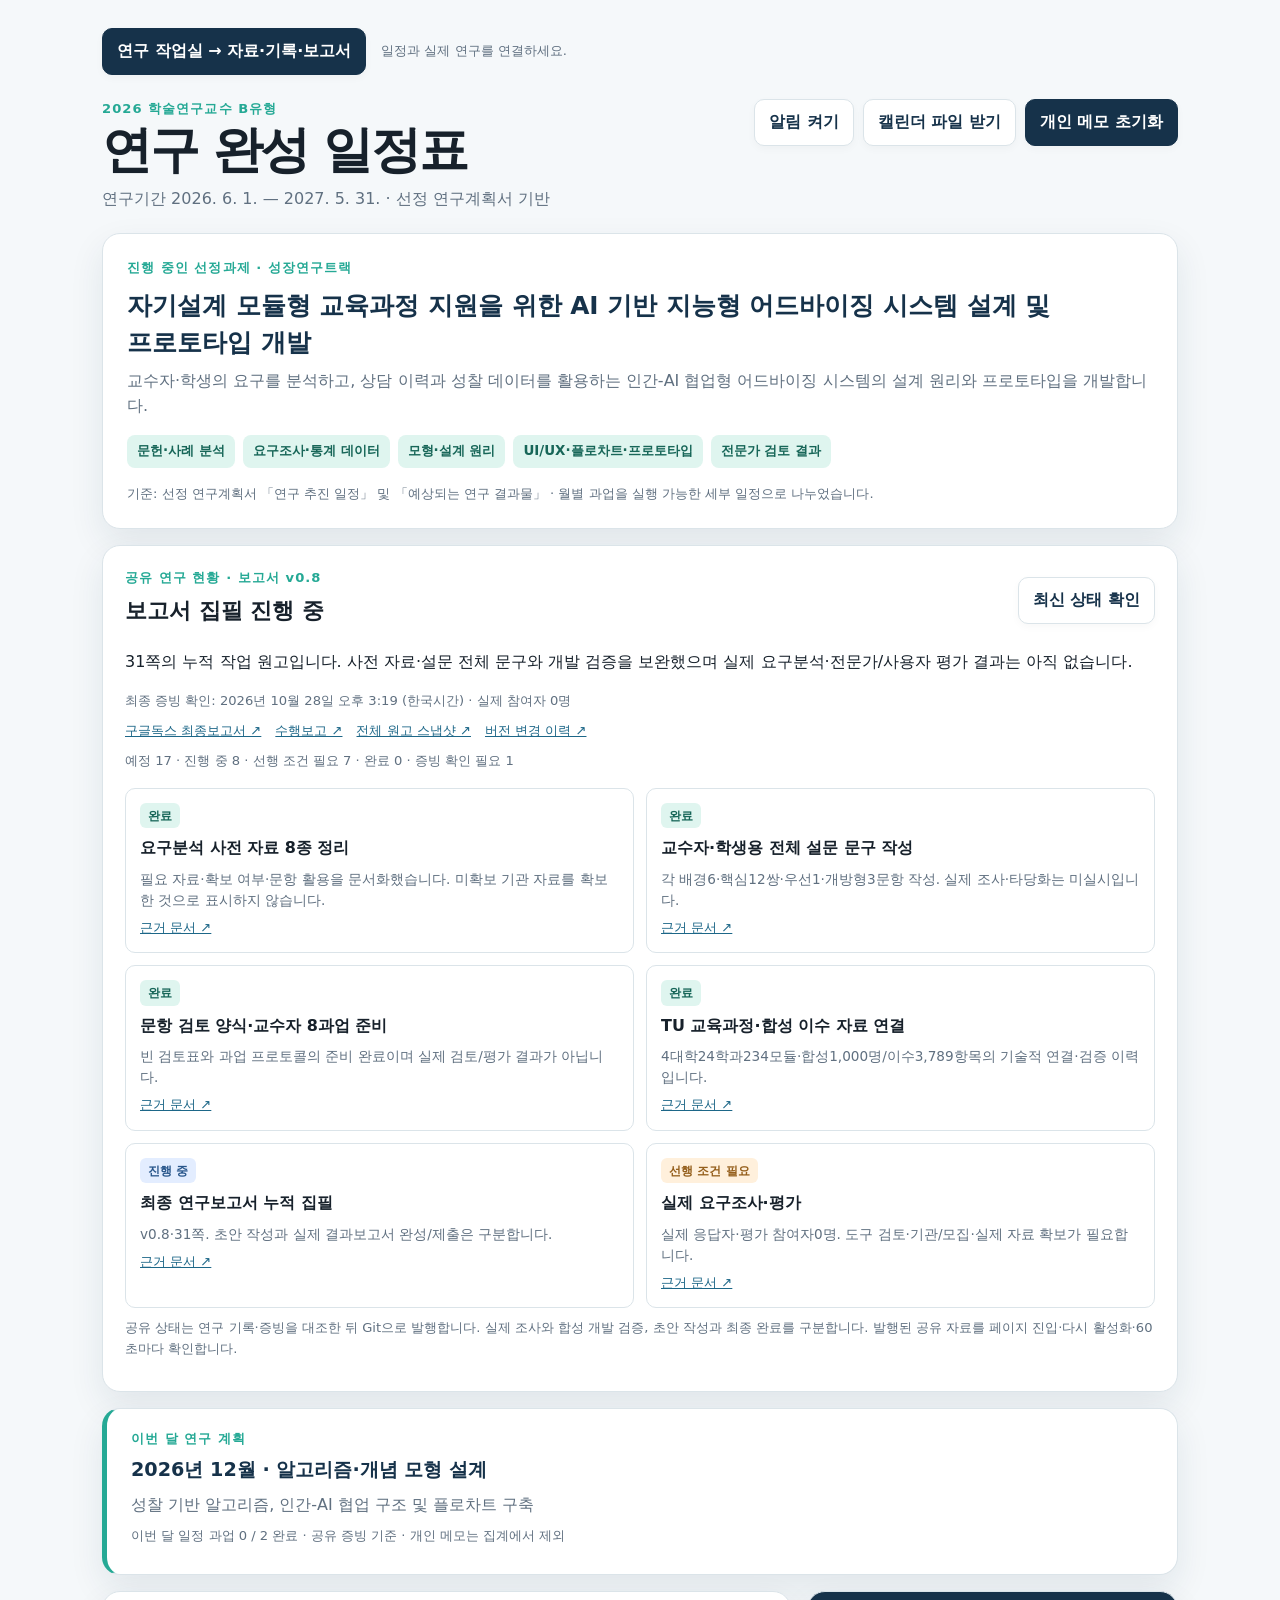
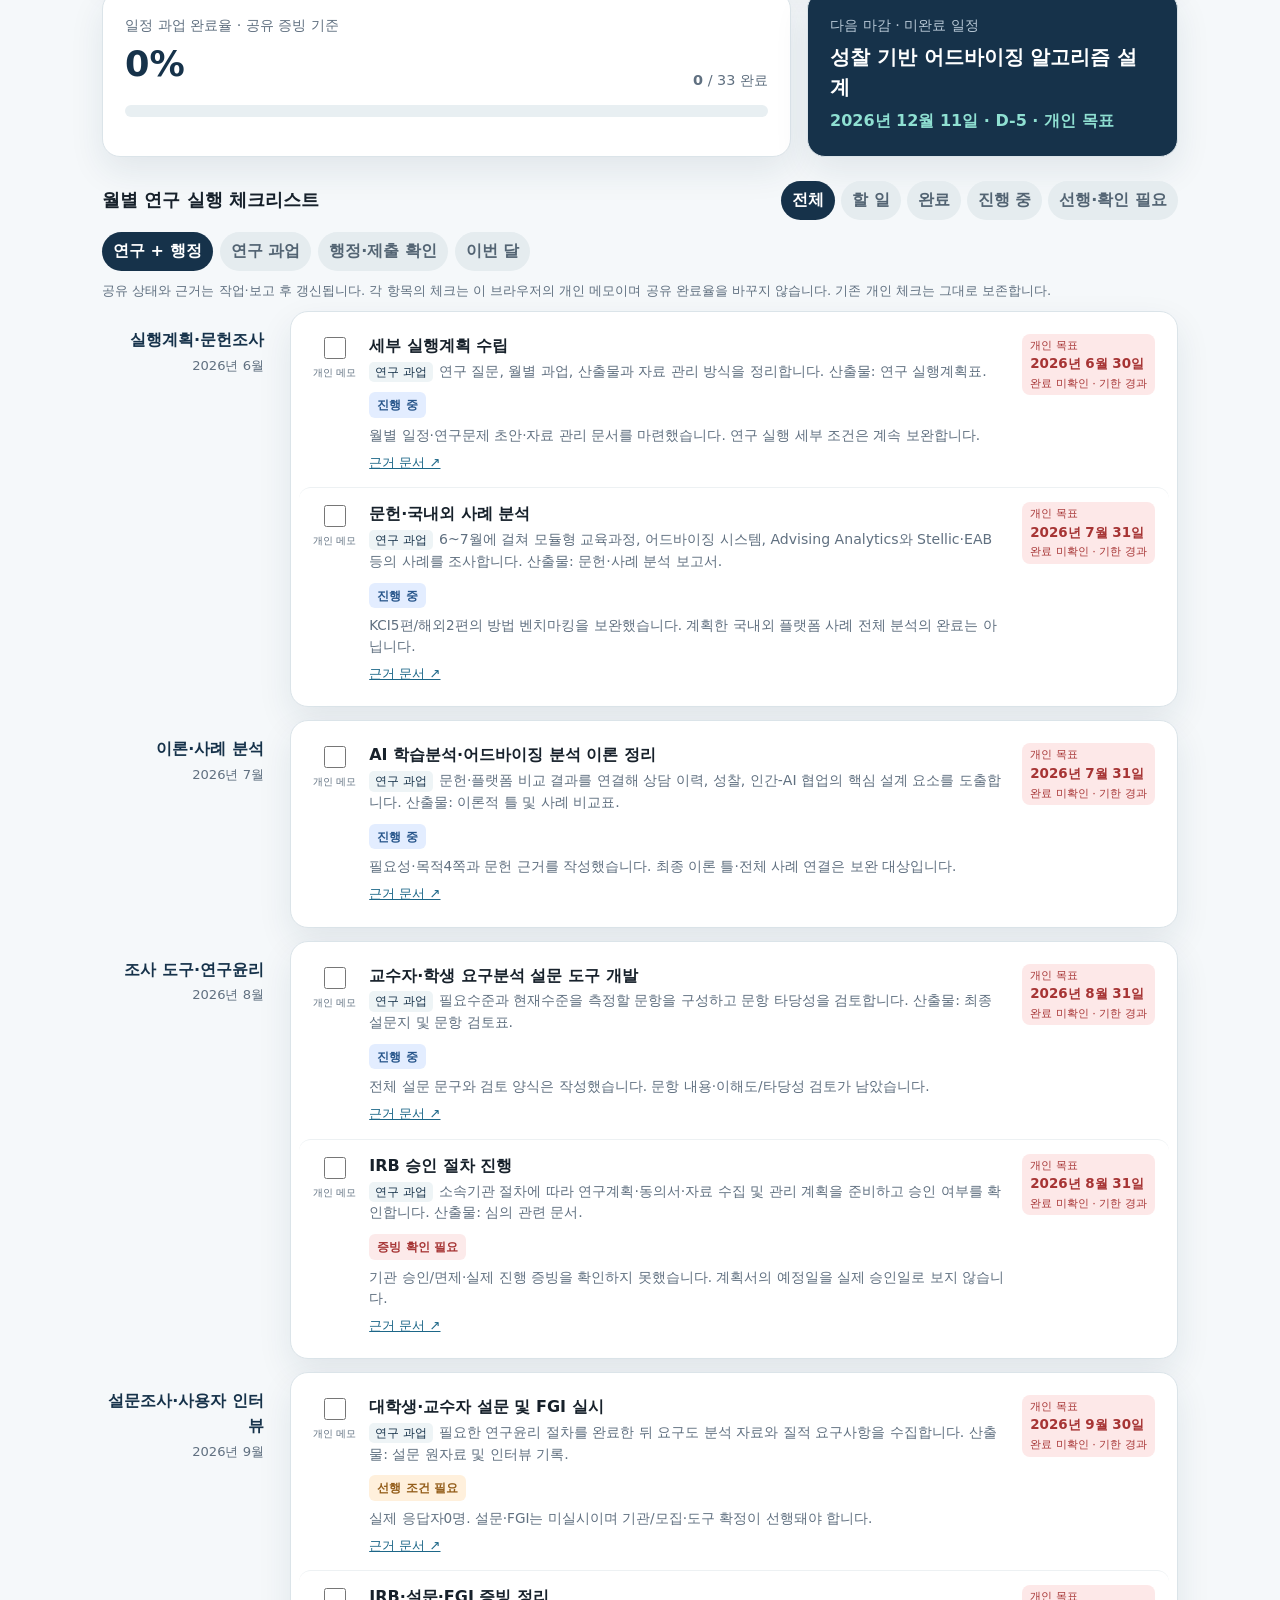
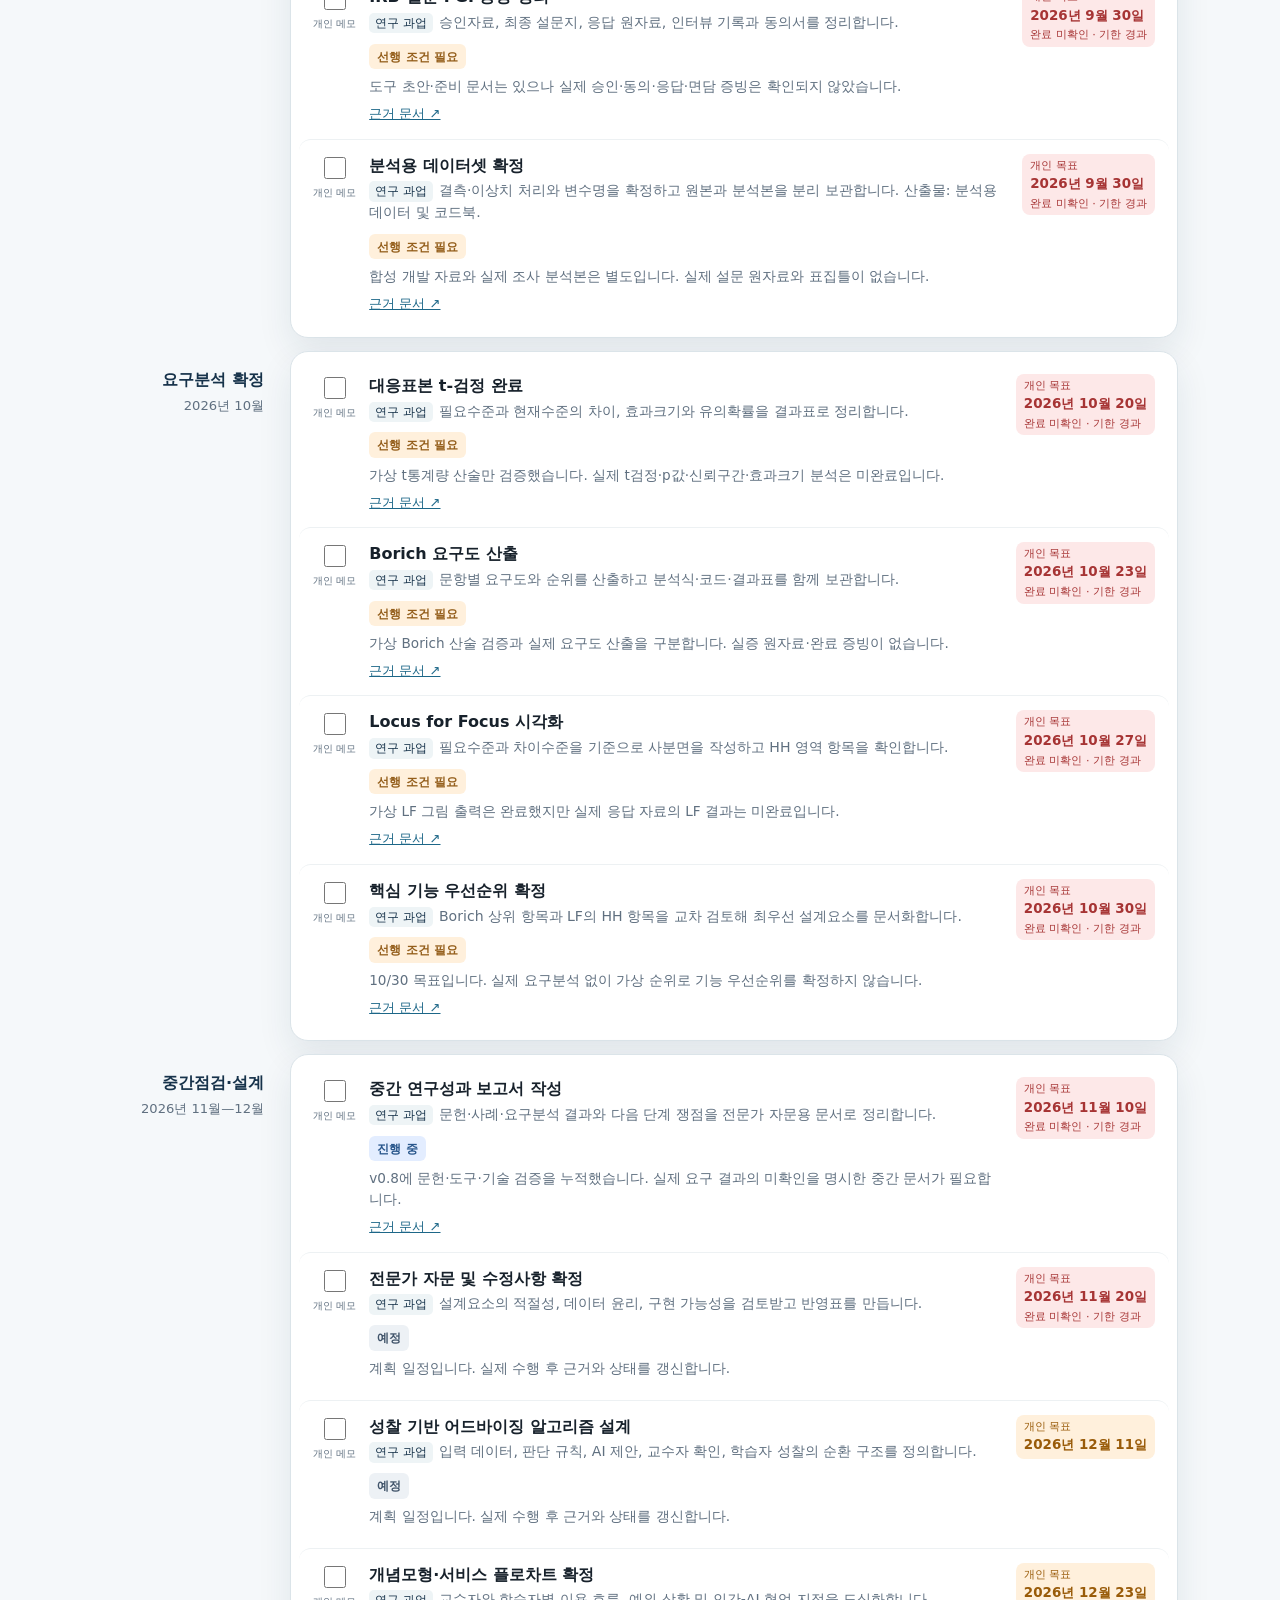
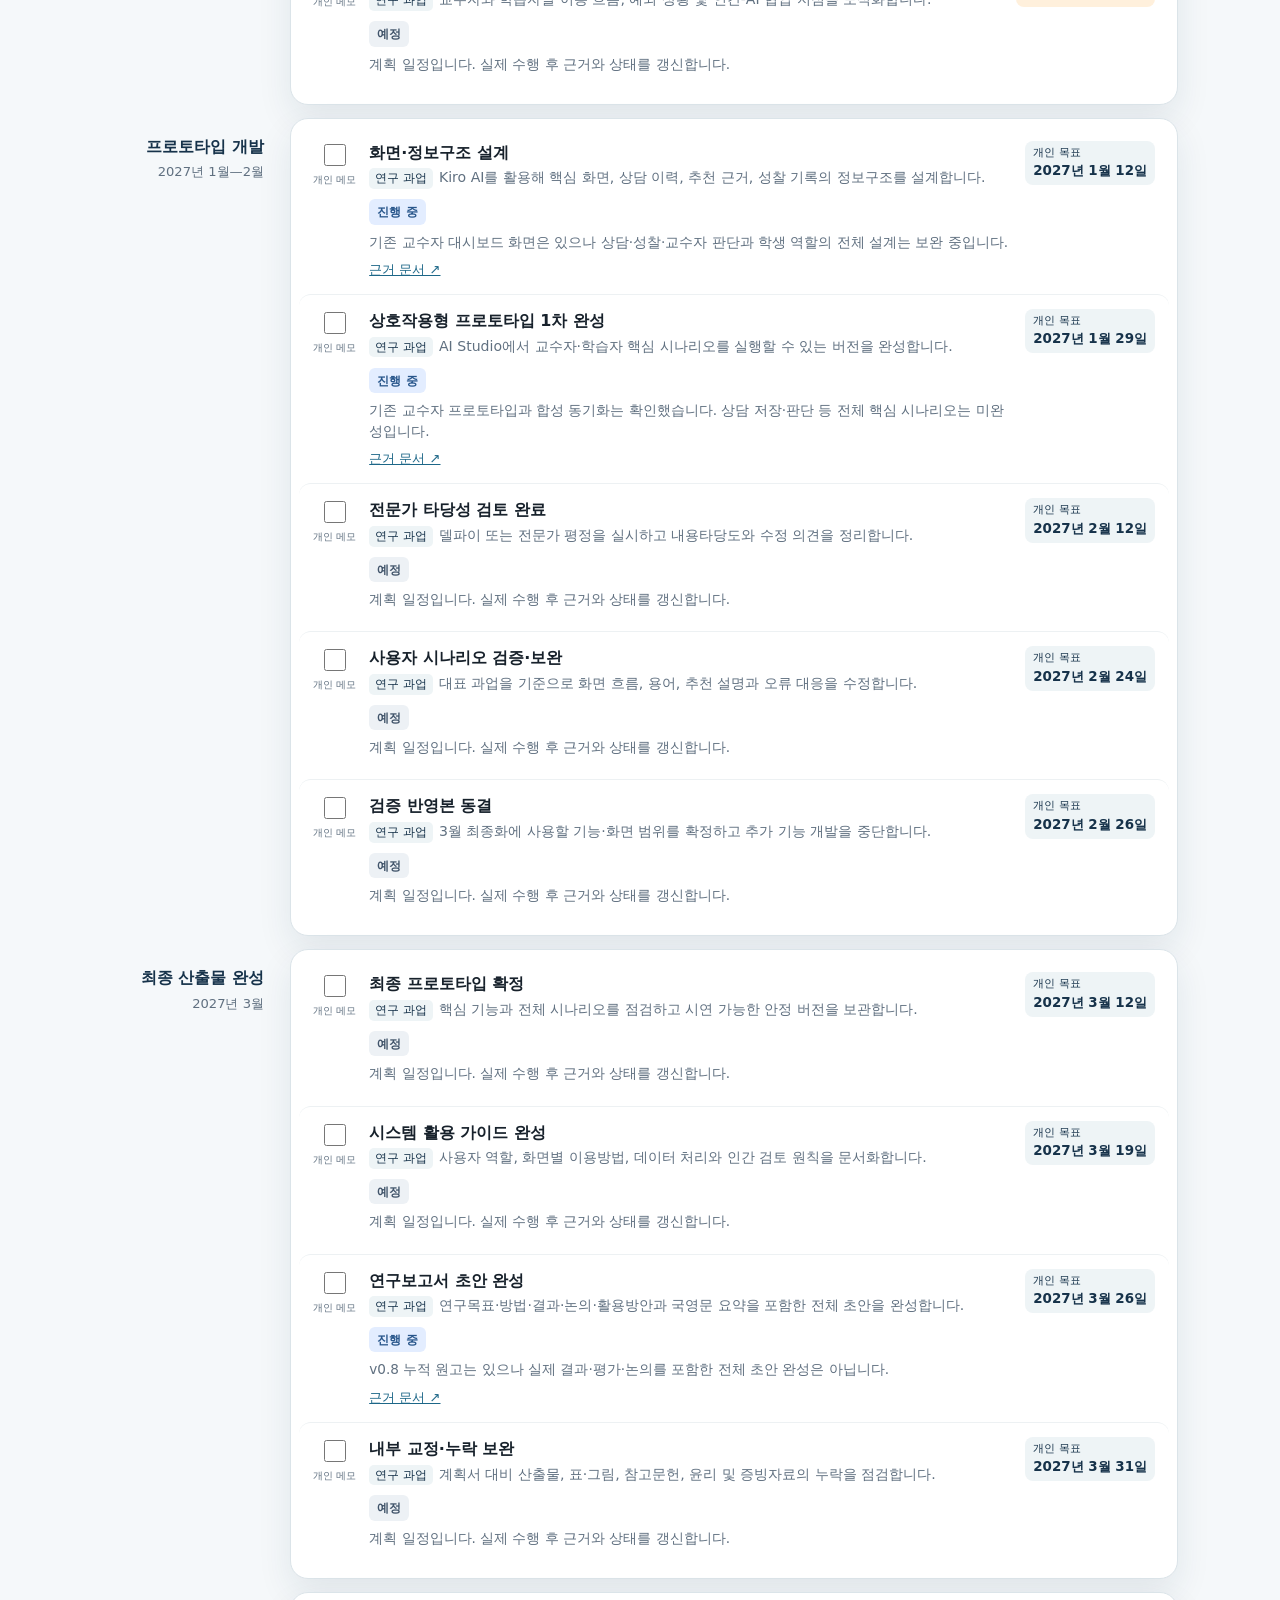
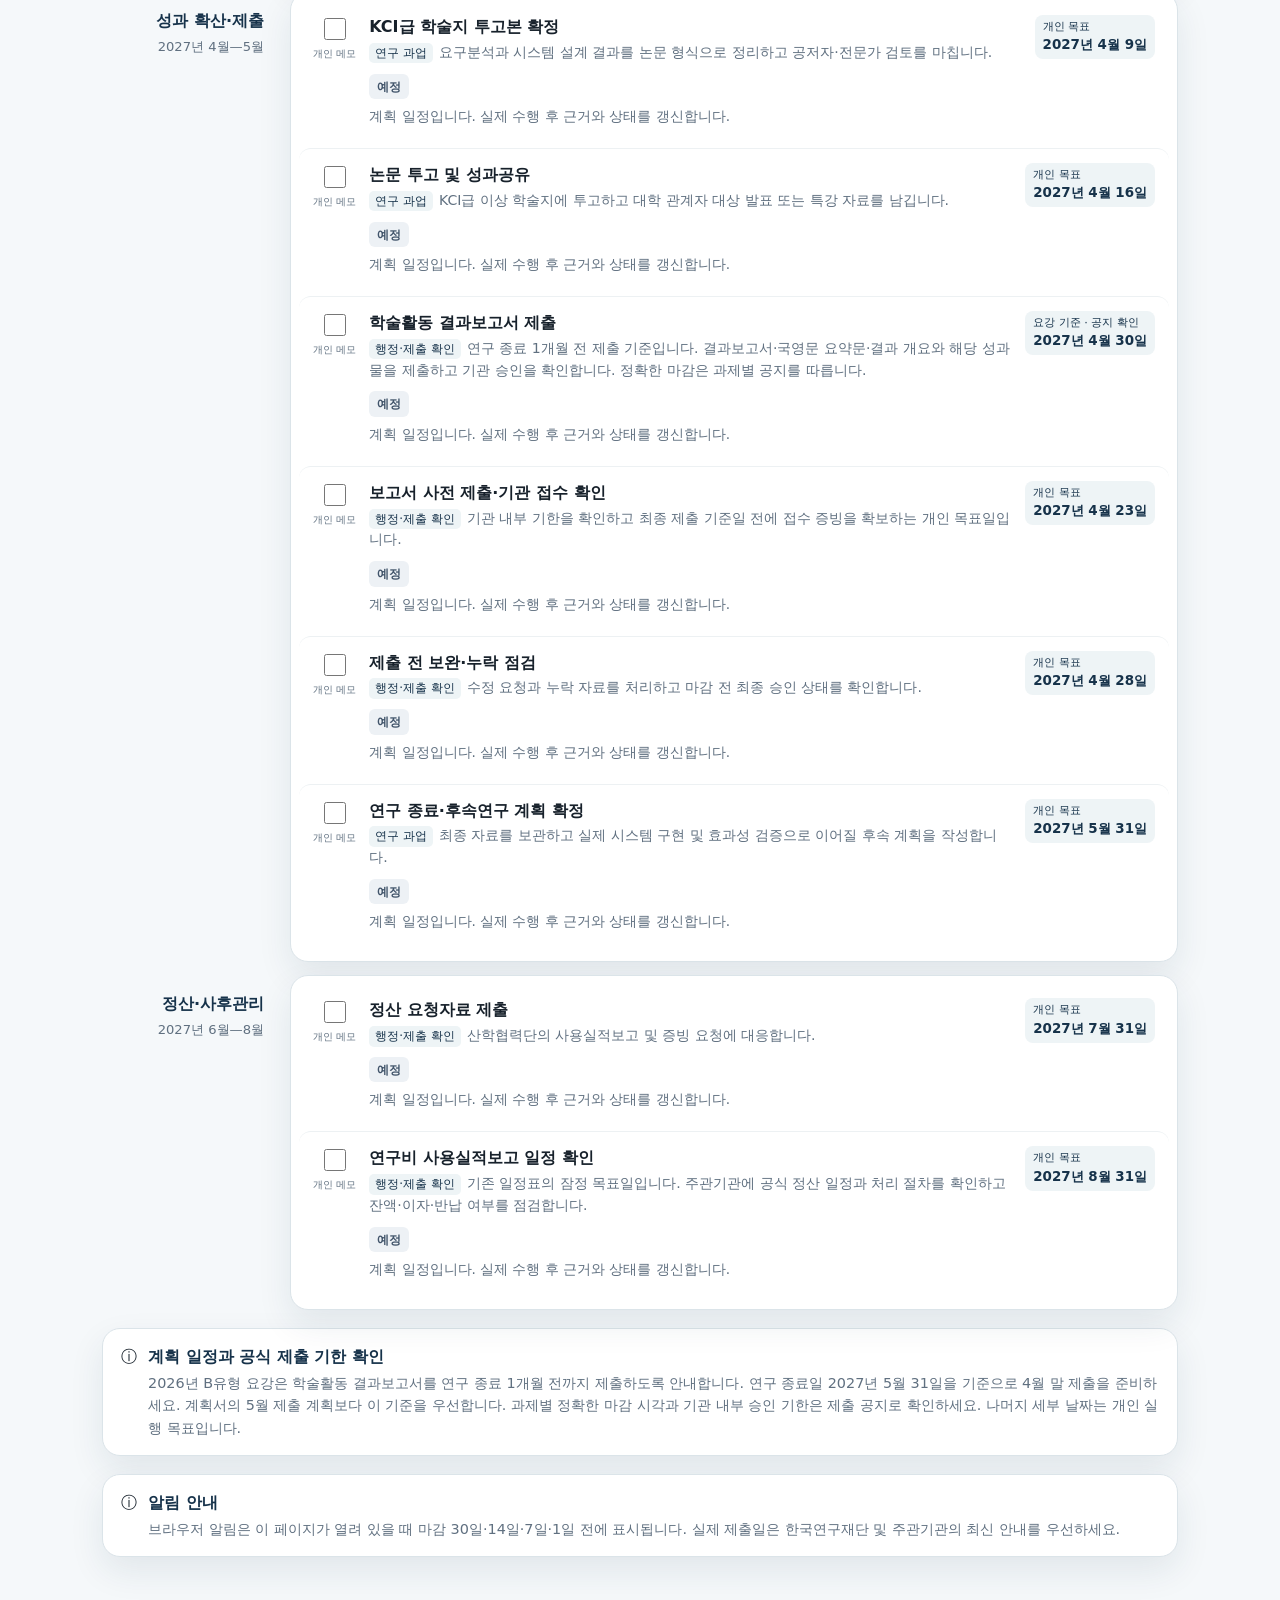
==== commit 62f9f6a2: "Sync research schedule with shared report and evidence progress" ====
--- a/index.html
+++ b/index.html
@@ -16,21 +16,24 @@
     .notice{margin-top:18px;padding:16px 18px;display:flex;gap:11px;align-items:flex-start}.notice b{color:var(--navy)}.notice p{margin:2px 0 0;color:var(--muted);font-size:.9rem}
     .project{padding:24px;margin-bottom:16px}.project h2{font-size:clamp(1.15rem,2.4vw,1.55rem);line-height:1.5;margin:8px 0;color:var(--navy);word-break:keep-all}.project p,.focus p{color:var(--muted);margin:8px 0}.outputs{display:flex;gap:8px;flex-wrap:wrap;margin:16px 0}.outputs span{padding:6px 10px;background:var(--mint2);color:#176658;border-radius:8px;font-size:.84rem;font-weight:700}.source{font-size:.82rem;color:var(--muted);margin:10px 0}.project .source{margin-bottom:0}.focus{padding:20px 24px;margin-bottom:16px;border-left:5px solid var(--mint)}.focus h2{font-size:1.2rem;color:var(--navy);margin:6px 0}.scope-filters{display:flex;gap:7px;flex-wrap:wrap}.kind{display:inline-block;font-size:.74rem;padding:1px 6px;background:#eef4f6;color:var(--navy);border-radius:5px;margin-right:6px}.due small{display:block;font-size:.7rem;font-weight:500}.filter:focus-visible,.btn:focus-visible,.check:focus-visible{outline:3px solid var(--mint);outline-offset:3px}
     @media(max-width:760px){.top{display:block}.controls{justify-content:flex-start;margin-top:16px}.dashboard{grid-template-columns:1fr}.phase{grid-template-columns:1fr}.phase-meta{text-align:left;padding:18px 12px 0}.item{grid-template-columns:auto 1fr}.due{grid-column:2;justify-self:start}.wrap{padding:20px 14px 50px}}
+    .sync-card{padding:22px;margin-bottom:16px;overflow-wrap:anywhere}.sync-card h2{font-size:1.35rem;margin:6px 0}.shared-heading{display:flex;justify-content:space-between;align-items:center;gap:16px}.deliverables{display:grid;grid-template-columns:repeat(2,minmax(0,1fr));gap:12px;margin-top:16px}.deliverables article{padding:14px;border:1px solid var(--line);border-radius:10px}.deliverables h3{font-size:1rem;margin:8px 0}.deliverables p,.task-progress p{font-size:.85rem;color:var(--muted);margin:7px 0}.progress-tag{display:inline-block;font-size:.78rem;font-weight:750;padding:3px 8px;border-radius:6px;background:#edf1f5;color:#41546a}.progress-tag.complete{background:var(--mint2);color:#176658}.progress-tag.in_progress{background:#e3edff;color:#28568b}.progress-tag.blocked{background:#fff0dc;color:#945e1b}.progress-tag.unverified{background:#fceaea;color:#a63434}.evidence-links{display:flex;gap:8px 14px;flex-wrap:wrap;font-size:.82rem}.evidence-links a{color:#1d6788}.task-progress{margin-top:10px}.private-check{display:flex;flex-direction:column;align-items:center;gap:3px}.private-check small{font-size:10px;white-space:nowrap;color:var(--muted)}.sync-error{color:#a63434}@media(max-width:760px){.deliverables{grid-template-columns:1fr}.shared-heading{align-items:flex-start;flex-direction:column}}
   </style>
 </head>
 <body><main class="wrap">
   <nav style="display:flex;gap:15px;align-items:center;flex-wrap:wrap;margin-bottom:24px" aria-label="프로젝트"><a class="btn primary" style="text-decoration:none" href="research.html">연구 작업실 → 자료·기록·보고서</a><span class="source">일정과 실제 연구를 연결하세요.</span></nav>
-  <header class="top"><div><div class="eyebrow">2026 학술연구교수 B유형</div><h1>연구 완성 일정표</h1><p class="sub">연구기간 2026. 6. 1. — 2027. 5. 31. · 선정 연구계획서 기반</p></div><div class="controls"><button class="btn" id="notify">알림 켜기</button><button class="btn" id="ics">캘린더 파일 받기</button><button class="btn primary" id="reset">완료 기록 초기화</button></div></header>
+  <header class="top"><div><div class="eyebrow">2026 학술연구교수 B유형</div><h1>연구 완성 일정표</h1><p class="sub">연구기간 2026. 6. 1. — 2027. 5. 31. · 선정 연구계획서 기반</p></div><div class="controls"><button class="btn" id="notify">알림 켜기</button><button class="btn" id="ics">캘린더 파일 받기</button><button class="btn primary" id="reset">개인 메모 초기화</button></div></header>
   <section class="card project"><div class="eyebrow">진행 중인 선정과제 · 성장연구트랙</div><h2>자기설계 모듈형 교육과정 지원을 위한 AI 기반 지능형 어드바이징 시스템 설계 및 프로토타입 개발</h2><p>교수자·학생의 요구를 분석하고, 상담 이력과 성찰 데이터를 활용하는 인간-AI 협업형 어드바이징 시스템의 설계 원리와 프로토타입을 개발합니다.</p><div class="outputs"><span>문헌·사례 분석</span><span>요구조사·통계 데이터</span><span>모형·설계 원리</span><span>UI/UX·플로차트·프로토타입</span><span>전문가 검토 결과</span></div><p class="source">기준: 선정 연구계획서 「연구 추진 일정」 및 「예상되는 연구 결과물」 · 월별 과업을 실행 가능한 세부 일정으로 나누었습니다.</p></section>
+  <section class="card sync-card" id="sharedProgress" aria-label="공유 연구 현황"><h2>공유 연구 현황</h2><p>최신 원고와 증빙 상태를 확인하고 있습니다.</p></section>
   <section class="card focus" aria-labelledby="focusHeading"><div class="eyebrow" id="focusHeading">이번 달 연구 계획</div><h2 id="focusTitle"></h2><p id="focusDesc"></p><p class="source" id="focusProgress" aria-live="polite"></p></section>
-  <section class="dashboard"><div class="card status"><div class="status-row"><div><div class="label">전체 진행률</div><div class="big"><span id="pct">0</span>%</div></div><div class="label"><b id="done">0</b> / <span id="total">0</span> 완료</div></div><div class="bar"><i id="fill"></i></div></div><div class="card next"><div class="label">다음 할 일 · 미완료 우선</div><strong id="nextTitle">일정 확인 중</strong><time id="nextDate"></time></div></section>
-  <div class="toolbar"><h2>월별 연구 실행 체크리스트</h2><div class="filters"><button class="filter active" data-filter="all">전체</button><button class="filter" data-filter="pending">할 일</button><button class="filter" data-filter="done">완료</button></div></div>
+  <section class="dashboard"><div class="card status"><div class="status-row"><div><div class="label">일정 과업 완료율 · 공유 증빙 기준</div><div class="big"><span id="pct">0</span>%</div></div><div class="label"><b id="done">0</b> / <span id="total">0</span> 완료</div></div><div class="bar"><i id="fill"></i></div></div><div class="card next"><div class="label">다음 마감 · 미완료 일정</div><strong id="nextTitle">일정 확인 중</strong><time id="nextDate"></time></div></section>
+  <div class="toolbar"><h2>월별 연구 실행 체크리스트</h2><div class="filters"><button class="filter active" data-filter="all">전체</button><button class="filter" data-filter="pending">할 일</button><button class="filter" data-filter="done">완료</button><button class="filter" data-filter="in_progress">진행 중</button><button class="filter" data-filter="blocked">선행·확인 필요</button></div></div>
   <div class="scope-filters" role="group" aria-label="일정 구분"><button class="filter scope active" data-scope="all">연구 + 행정</button><button class="filter scope" data-scope="research">연구 과업</button><button class="filter scope" data-scope="admin">행정·제출 확인</button><button class="filter scope" data-scope="month">이번 달</button></div>
-  <p class="source">체크는 실제 완료한 과업에만 표시하세요. 기한이 지나도 자동 완료되지 않으며, 완료 상태는 현재 브라우저에 저장됩니다.</p>
+  <p class="source">공유 상태와 근거는 작업·보고 후 갱신됩니다. 각 항목의 체크는 이 브라우저의 개인 메모이며 공유 완료율을 바꾸지 않습니다. 기존 개인 체크는 그대로 보존합니다.</p>
   <section class="timeline" id="timeline"></section><div class="card empty" id="empty">해당하는 항목이 없습니다.</div>
   <aside class="card notice"><span>ⓘ</span><div><b>계획 일정과 공식 제출 기한 확인</b><p>2026년 B유형 요강은 학술활동 결과보고서를 연구 종료 1개월 전까지 제출하도록 안내합니다. 연구 종료일 2027년 5월 31일을 기준으로 4월 말 제출을 준비하세요. 계획서의 5월 제출 계획보다 이 기준을 우선합니다. 과제별 정확한 마감 시각과 기관 내부 승인 기한은 제출 공지로 확인하세요. 나머지 세부 날짜는 개인 실행 목표입니다.</p></div></aside>
   <aside class="card notice"><span>ⓘ</span><div><b>알림 안내</b><p>브라우저 알림은 이 페이지가 열려 있을 때 마감 30일·14일·7일·1일 전에 표시됩니다. 실제 제출일은 한국연구재단 및 주관기관의 최신 안내를 우선하세요.</p></div></aside>
 </main>
+<script src="schedule-progress.js"></script>
 <script>
 const phases=[
  {title:'실행계획·문헌조사',range:'2026년 6월',items:[
@@ -78,7 +81,7 @@
   {id:'g2',title:'연구비 사용실적보고 일정 확인',desc:'기존 일정표의 잠정 목표일입니다. 주관기관에 공식 정산 일정과 처리 절차를 확인하고 잔액·이자·반납 여부를 점검합니다.',date:'2027-08-31',key:true}]}
 ];
 phases.forEach(p=>p.items.forEach(i=>{i.kind=p.title==='정산·사후관리'||['f3','f4','f5'].includes(i.id)?'admin':'research'}));
-const flat=phases.flatMap(p=>p.items), storeKey='nrf-b-2026-checks'; let state=JSON.parse(localStorage.getItem(storeKey)||'{}'), filter='all', scope='all';
+const flat=phases.flatMap(p=>p.items), storeKey='nrf-b-2026-checks'; let state;try{state=JSON.parse(localStorage.getItem(storeKey)||'{}')||{}}catch{state={}}let filter='all', scope='all';
 const monthKey=()=>new Intl.DateTimeFormat('sv-SE',{timeZone:'Asia/Seoul',year:'numeric',month:'2-digit'}).format(new Date());
 function matchesScope(i){return scope==='all'||(scope==='month'?i.date.slice(0,7)===monthKey():i.kind===scope)}
 const monthlyFocus={
@@ -95,16 +98,37 @@
  '2027-04':['논문 투고·성과 확산','KCI급 이상 학술지 투고, 대학 관계자 성과 공유 및 보고서 준비'],
  '2027-05':['최종 보고·후속 연구 계획','공식 기한에 맞춘 최종 보고와 실제 구현·효과성 검증 후속 연구 계획']
 };
-const fmt=d=>new Intl.DateTimeFormat('ko-KR',{year:'numeric',month:'short',day:'numeric'}).format(new Date(d+'T00:00:00+09:00'));
-function dayDiff(d){return Math.ceil((new Date(d+'T23:59:59+09:00')-new Date())/86400000)}
-function render(){const root=document.querySelector('#timeline');root.innerHTML='';let shown=0;phases.forEach(p=>{const its=p.items.filter(i=>matchesScope(i)&&(filter==='all'||(filter==='done'&&state[i.id])||(filter==='pending'&&!state[i.id])));if(!its.length)return;shown+=its.length;const s=document.createElement('article');s.className='phase';s.innerHTML=`<div class="phase-meta"><h3>${p.title}</h3><span>${p.range}</span></div><div class="card items">${its.map(i=>{const dd=dayDiff(i.date);const cls=dd<0?'overdue':dd<=30?'urgent':'';return `<label class="item ${state[i.id]?'done':''}"><input class="check" type="checkbox" data-id="${i.id}" ${state[i.id]?'checked':''}><span><div class="item-title">${i.title}</div><div class="item-desc"><span class="kind">${i.kind==='admin'?'행정·제출 확인':'연구 과업'}</span>${i.desc}</div></span><time class="due ${state[i.id]?'':cls}" datetime="${i.date}"><small>${i.official?'요강 기준 · 공지 확인':'개인 목표'}</small>${fmt(i.date)}${!state[i.id]&&dd<0?'<small>미완료 · 기한 경과</small>':''}</time></label>`}).join('')}</div>`;root.appendChild(s)});document.querySelector('#empty').style.display=shown?'none':'block';root.querySelectorAll('.check').forEach(c=>c.onchange=()=>{state[c.dataset.id]=c.checked;localStorage.setItem(storeKey,JSON.stringify(state));render()});const done=flat.filter(i=>state[i.id]).length,pct=Math.round(done/flat.length*100);document.querySelector('#done').textContent=done;document.querySelector('#total').textContent=flat.length;document.querySelector('#pct').textContent=pct;document.querySelector('#fill').style.width=pct+'%';const next=flat.filter(i=>!state[i.id]).sort((a,b)=>a.date.localeCompare(b.date))[0];document.querySelector('#nextTitle').textContent=next?next.title:'모든 과업을 완료했습니다';document.querySelector('#nextDate').textContent=next?`${fmt(next.date)} · ${dayDiff(next.date)<0?'미완료 · 기한 경과':'D-'+dayDiff(next.date)} · ${next.official?'요강 기준':'개인 목표'}`:'';
-document.querySelectorAll('[data-filter]').forEach(b=>{b.classList.toggle('active',b.dataset.filter===filter);b.setAttribute('aria-pressed',String(b.dataset.filter===filter))});document.querySelectorAll('[data-scope]').forEach(b=>{b.classList.toggle('active',b.dataset.scope===scope);b.setAttribute('aria-pressed',String(b.dataset.scope===scope))});const month=monthKey(),focus=monthlyFocus[month],monthItems=flat.filter(i=>i.date.slice(0,7)===month&&i.kind==='research');document.querySelector('#focusTitle').textContent=focus?`${month.replace('-','년 ')}월 · ${focus[0]}`:'연구 계획 및 후속 관리';document.querySelector('#focusDesc').textContent=focus?focus[1]:'월별 체크리스트에서 미완료 과업과 후속 행정 일정을 확인하세요.';document.querySelector('#focusProgress').textContent=monthItems.length?`이번 달 연구 과업 ${monthItems.filter(i=>state[i.id]).length} / ${monthItems.length} 완료 · 진행 상태는 직접 체크해 주세요.`:'연구기간: 2026년 6월 ~ 2027년 5월';}
+const fmt=d=>new Intl.DateTimeFormat('ko-KR',{timeZone:'Asia/Seoul',year:'numeric',month:'short',day:'numeric'}).format(new Date(d+'T00:00:00+09:00'));
+const todayKey=()=>new Intl.DateTimeFormat('sv-SE',{timeZone:'Asia/Seoul',year:'numeric',month:'2-digit',day:'2-digit'}).format(new Date());
+function dayDiff(d){return Math.round((Date.parse(d+'T00:00:00Z')-Date.parse(todayKey()+'T00:00:00Z'))/86400000)}
+function isDone(i){return ScheduleProgress.status(i.id)==='complete'}
+function matchesFilter(i){const s=ScheduleProgress.status(i.id);return filter==='all'||(filter==='done'&&isDone(i))||(filter==='pending'&&!isDone(i))||(filter==='in_progress'&&s==='in_progress')||(filter==='blocked'&&['blocked','unverified'].includes(s))}
+function render(){
+  const root=document.querySelector('#timeline');root.innerHTML='';let shown=0;
+  phases.forEach(p=>{const its=p.items.filter(i=>matchesScope(i)&&matchesFilter(i));if(!its.length)return;shown+=its.length;
+    const s=document.createElement('article');s.className='phase';s.innerHTML=`<div class="phase-meta"><h3>${p.title}</h3><span>${p.range}</span></div><div class="card items">${its.map(i=>{const dd=dayDiff(i.date),done=isDone(i),cls=dd<0?'overdue':dd<=30?'urgent':'';return `<div class="item ${done?'done':''}"><label class="private-check"><input class="check" type="checkbox" data-id="${i.id}" ${state[i.id]?'checked':''} aria-label="개인 완료 메모: ${i.title}"><small>개인 메모</small></label><div><div class="item-title">${i.title}</div><div class="item-desc"><span class="kind">${i.kind==='admin'?'행정·제출 확인':'연구 과업'}</span>${i.desc}</div>${ScheduleProgress.details(i.id)}</div><time class="due ${done?'':cls}" datetime="${i.date}"><small>${i.official?'요강 기준 · 공지 확인':'개인 목표'}</small>${fmt(i.date)}${!done&&dd<0?'<small>완료 미확인 · 기한 경과</small>':''}</time></div>`}).join('')}</div>`;root.appendChild(s);
+  });
+  document.querySelector('#empty').style.display=shown?'none':'block';
+  root.querySelectorAll('.check').forEach(c=>c.onchange=()=>{state[c.dataset.id]=c.checked;localStorage.setItem(storeKey,JSON.stringify(state));render()});
+  const ready=ScheduleProgress.ready(),done=flat.filter(isDone).length,pct=Math.round(done/flat.length*100);
+  document.querySelector('#done').textContent=ready?done:'—';document.querySelector('#total').textContent=flat.length;document.querySelector('#pct').textContent=ready?pct:'—';document.querySelector('#fill').style.width=(ready?pct:0)+'%';
+  const pending=flat.filter(i=>!isDone(i)).sort((a,b)=>a.date.localeCompare(b.date)),next=pending.find(i=>dayDiff(i.date)>=0)||pending[0];
+  document.querySelector('#nextTitle').textContent=next?next.title:'모든 일정 과업의 완료를 확인했습니다';
+  document.querySelector('#nextDate').textContent=next?`${fmt(next.date)} · ${dayDiff(next.date)<0?'완료 미확인 · 기한 경과':'D-'+dayDiff(next.date)} · ${next.official?'요강 기준':'개인 목표'}`:'';
+  document.querySelectorAll('[data-filter]').forEach(b=>{b.classList.toggle('active',b.dataset.filter===filter);b.setAttribute('aria-pressed',String(b.dataset.filter===filter))});
+  document.querySelectorAll('[data-scope]').forEach(b=>{b.classList.toggle('active',b.dataset.scope===scope);b.setAttribute('aria-pressed',String(b.dataset.scope===scope))});
+  const month=monthKey(),focus=monthlyFocus[month],monthItems=flat.filter(i=>i.date.slice(0,7)===month&&i.kind==='research');
+  document.querySelector('#focusTitle').textContent=focus?`${month.replace('-','년 ')}월 · ${focus[0]}`:'연구 계획 및 후속 관리';document.querySelector('#focusDesc').textContent=focus?focus[1]:'월별 체크리스트에서 미완료 과업과 후속 행정 일정을 확인하세요.';
+  document.querySelector('#focusProgress').textContent=monthItems.length?`이번 달 일정 과업 ${monthItems.filter(isDone).length} / ${monthItems.length} 완료 · 공유 증빙 기준 · 개인 메모는 집계에서 제외`:'연구기간: 2026년 6월 ~ 2027년 5월';
+}
+
+
 document.querySelectorAll('[data-scope]').forEach(b=>b.onclick=()=>{scope=b.dataset.scope;render()});
 document.querySelectorAll('[data-filter]').forEach(b=>b.onclick=()=>{filter=b.dataset.filter;render()});
-document.querySelector('#reset').onclick=()=>{if(confirm('완료 기록을 모두 초기화할까요?')){state={};localStorage.removeItem(storeKey);render()}};
+document.querySelector('#reset').onclick=()=>{if(confirm('이 브라우저의 개인 메모만 초기화할까요? 공유 연구 상태는 유지됩니다.')){state={};localStorage.removeItem(storeKey);render()}};
 document.querySelector('#notify').onclick=async()=>{if(!('Notification'in window))return alert('이 브라우저는 알림을 지원하지 않습니다.');const p=await Notification.requestPermission();if(p==='granted'){new Notification('연구 진행표 알림이 켜졌습니다',{body:'마감이 가까워지면 이 페이지를 열었을 때 알려드릴게요.'});localStorage.setItem('nrf-notify','1')}else alert('브라우저에서 알림이 허용되지 않았습니다.')};
-function checkAlerts(){if(!('Notification' in window)||Notification.permission!=='granted'||localStorage.getItem('nrf-notify')!=='1')return;const today=new Date().toISOString().slice(0,10);flat.forEach(i=>{const d=dayDiff(i.date),k=`alert-${i.id}-${d}`;if([30,14,7,1,0].includes(d)&&!localStorage.getItem(k)&&!state[i.id]){new Notification(`연구 일정 D-${d}: ${i.title}`,{body:`마감 ${fmt(i.date)} · 진행표에서 준비 상태를 확인하세요.`});localStorage.setItem(k,today)}})}
+function checkAlerts(){if(!ScheduleProgress.ready())return;if(!('Notification' in window)||Notification.permission!=='granted'||localStorage.getItem('nrf-notify')!=='1')return;const today=new Date().toISOString().slice(0,10);flat.forEach(i=>{const d=dayDiff(i.date),k=`alert-${i.id}-${d}`;if([30,14,7,1,0].includes(d)&&!localStorage.getItem(k)&&!isDone(i)){new Notification(`연구 일정 D-${d}: ${i.title}`,{body:`마감 ${fmt(i.date)} · 진행표에서 준비 상태를 확인하세요.`});localStorage.setItem(k,today)}})}
 function esc(s){return s.replace(/,/g,'\\,').replace(/;/g,'\\;')};function icsDate(d){return d.replaceAll('-','')};
 document.querySelector('#ics').onclick=()=>{const events=flat.filter(i=>i.key).map(i=>`BEGIN:VEVENT\r\nUID:${i.id}@nrf-checklist\r\nDTSTART;VALUE=DATE:${icsDate(i.date)}\r\nDTEND;VALUE=DATE:${icsDate(new Date(new Date(i.date+'T00:00:00Z').getTime()+86400000).toISOString().slice(0,10))}\r\nSUMMARY:${esc((i.official?'[요강 기준·학술연구교수 B] ':'[개인 목표·학술연구교수 B] ')+i.title)}\r\nDESCRIPTION:${esc((i.official?'과제별 정확한 마감은 공지를 확인하세요. ':'개인 실행 목표입니다. ')+i.desc)}\r\nBEGIN:VALARM\r\nTRIGGER:-P7D\r\nACTION:DISPLAY\r\nDESCRIPTION:일주일 전 알림\r\nEND:VALARM\r\nEND:VEVENT`).join('\r\n');const blob=new Blob([`BEGIN:VCALENDAR\r\nVERSION:2.0\r\nPRODID:-//NRF Checklist//KO\r\nCALSCALE:GREGORIAN\r\n${events}\r\nEND:VCALENDAR`],{type:'text/calendar'});const a=document.createElement('a');a.href=URL.createObjectURL(blob);a.download='학술연구교수B_핵심일정.ics';a.click();URL.revokeObjectURL(a.href)};
-render();checkAlerts();
+render();ScheduleProgress.start(()=>{render();checkAlerts();},flat.map(i=>i.id));
 </script></body></html>
